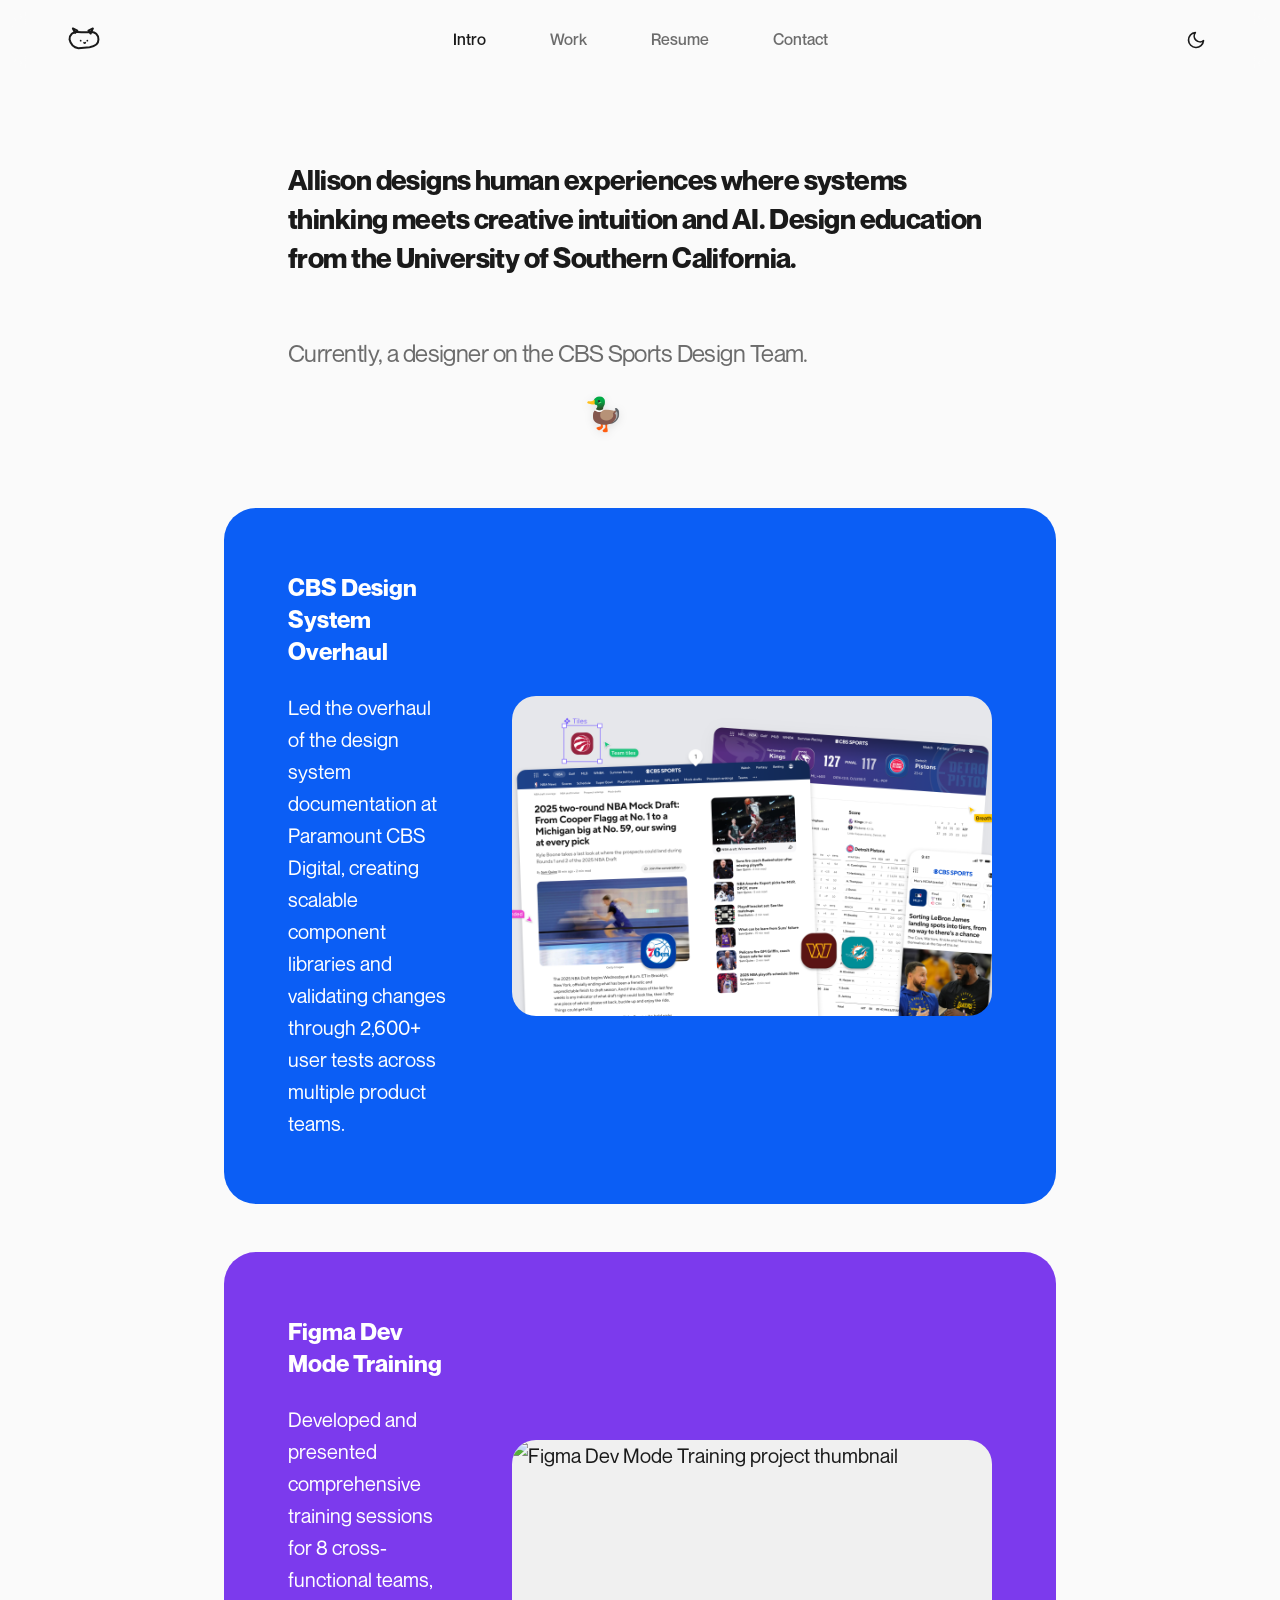
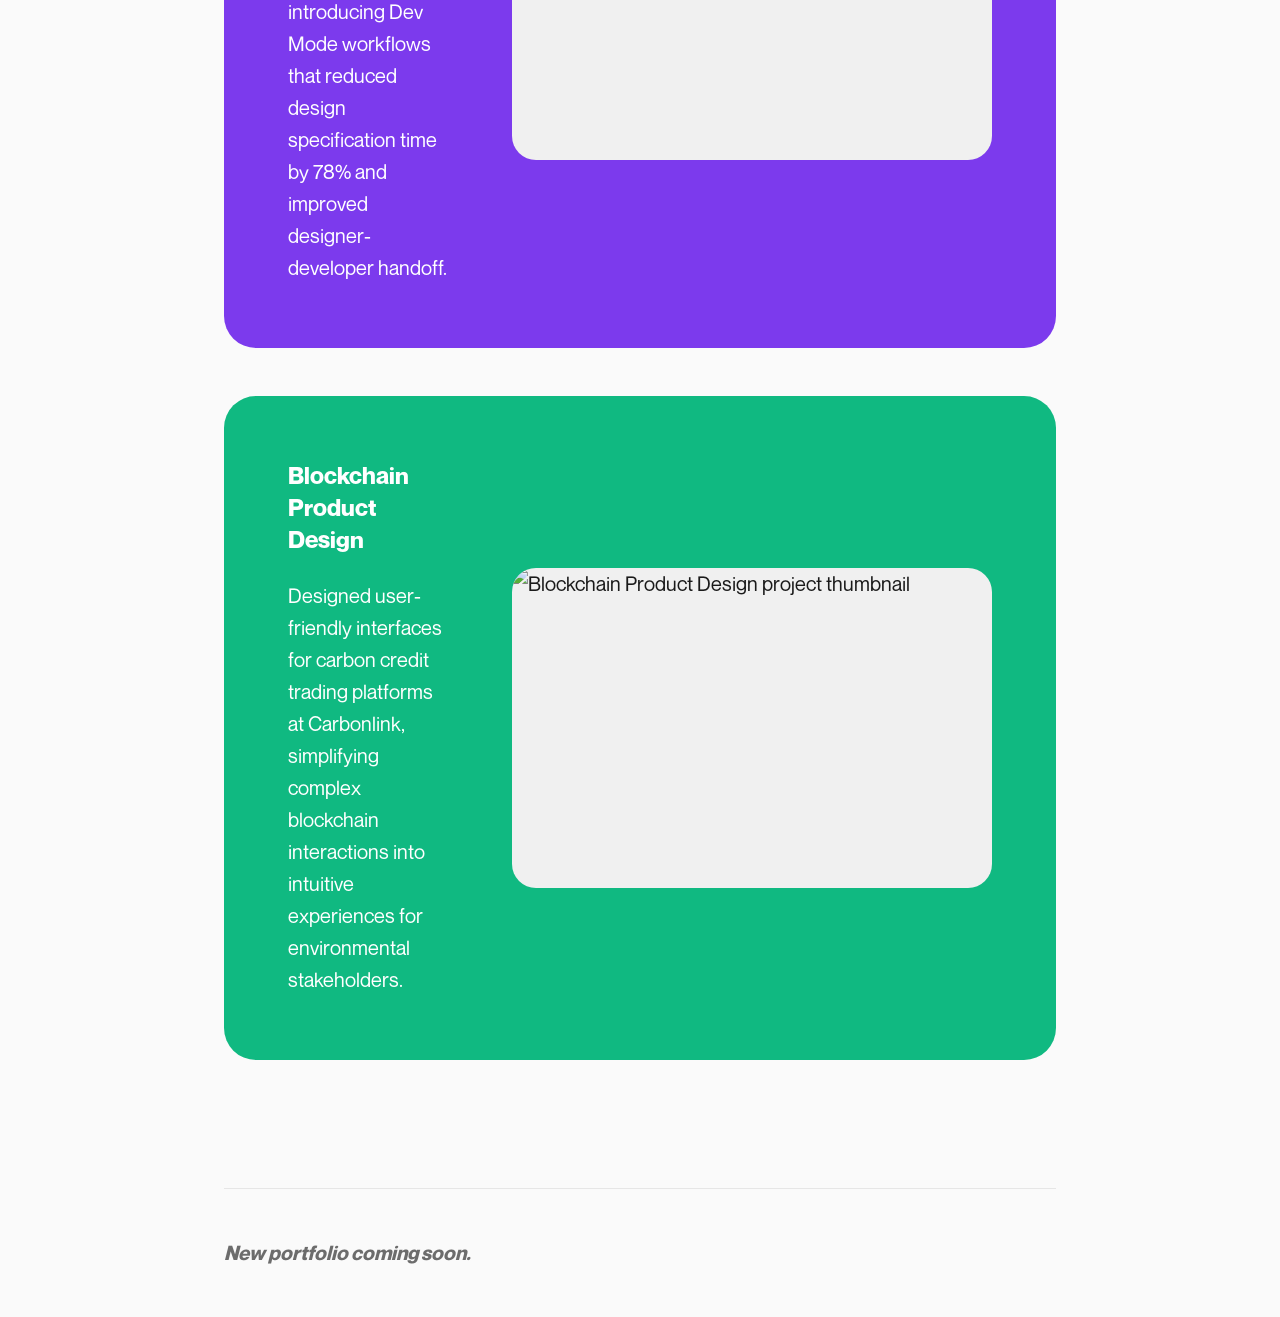
==== index.html @ 3d978a58 "Save current nav-exploration progress" ====
<!DOCTYPE html>
<html lang="en">
<head>
    <meta charset="UTF-8">
    <meta name="viewport" content="width=device-width, initial-scale=1.0">
    <title>Allison Nakajima - Product Designer</title>
    <meta name="description" content="Allison designs human experiences where systems thinking meets creative intuition and AI. Design education from the University of Southern California. Currently, a designer on the CBS Sports Design Team.">
    
    <!-- Theme color for browser UI -->
    <meta name="theme-color" content="#FFFFFF" media="(prefers-color-scheme: light)">
    <meta name="theme-color" content="#000000" media="(prefers-color-scheme: dark)">
    
    <!-- Open Graph / Social Media -->
    <meta property="og:type" content="website">
    <meta property="og:title" content="Allison Nakajima - Product Designer">
    <meta property="og:description" content="Allison designs human experiences where systems thinking meets creative intuition and AI. Design education from the University of Southern California. Currently, a designer on the CBS Sports Design Team.">
    <meta property="og:url" content="https://allisonnakajima.com">
    
    <!-- Twitter Card -->
    <meta name="twitter:card" content="summary_large_image">
    <meta name="twitter:title" content="Allison Nakajima - Product Designer">
    <meta name="twitter:description" content="Allison designs human experiences where systems thinking meets creative intuition and AI. Design education from the University of Southern California. Currently, a designer on the CBS Sports Design Team.">
    
    <!-- Favicon -->
    <link rel="icon" type="image/svg+xml" href="data:image/svg+xml,<svg xmlns='http://www.w3.org/2000/svg' viewBox='0 0 100 100'><text y='0.9em' font-size='90'>✨</text></svg>">
    
    <link rel="stylesheet" href="style.css">
</head>
<body>
    <!-- Desktop Pet -->
    <div class="desktop-pet" id="desktop-pet">🦆</div>
    
    <div class="container">
        <!-- Main Content -->
        <main>
            <!-- Intro Section -->
            <section class="section-intro" id="intro">
                <div class="section-content intro-content">
                    <div class="intro-reveal-container">
                        <span class="intro-text intro-text-visible">Allison designs human experiences where systems thinking meets creative intuition and AI. Design education from the University of Southern California.</span>
                        <span class="intro-text intro-text-hidden" id="secret-text">Allison lives a life shaped by curiosity, caffeine, and a whole lot of Googling. Currently based in New Jersey, the Paris of the Northeast.</span>
                    </div>
                    <span class="current-status">Currently, a designer on the CBS Sports Design Team.</span>
                </div>
            </section>

            <!-- Case Studies Section -->
            <section class="section-case-studies" id="case-studies">
                <div class="section-content">
                    <div class="case-studies-grid">
                        <article class="case-study-card">
                            <div class="card-content">
                                <h3 class="card-title">CBS Design System Overhaul</h3>
                                <p class="card-desc">Led the overhaul of the design system documentation at Paramount CBS Digital, creating scalable component libraries and validating changes through 2,600+ user tests across multiple product teams.</p>
                            </div>
                            <div class="card-thumbnail">
                                <img src="CBScasestudythumbnail.png" alt="CBS Design System project thumbnail" loading="lazy">
                            </div>
                        </article>
                        
                        <article class="case-study-card">
                            <div class="card-content">
                                <h3 class="card-title">Figma Dev Mode Training</h3>
                                <p class="card-desc">Developed and presented comprehensive training sessions for 8 cross-functional teams, introducing Dev Mode workflows that reduced design specification time by 78% and improved designer-developer handoff.</p>
                            </div>
                            <div class="card-thumbnail">
                                <img src="https://via.placeholder.com/960x540/00C805/FFFFFF?text=Figma+Dev+Mode" alt="Figma Dev Mode Training project thumbnail" loading="lazy">
                            </div>
                        </article>
                        
                        <article class="case-study-card">
                            <div class="card-content">
                                <h3 class="card-title">Blockchain Product Design</h3>
                                <p class="card-desc">Designed user-friendly interfaces for carbon credit trading platforms at Carbonlink, simplifying complex blockchain interactions into intuitive experiences for environmental stakeholders.</p>
                            </div>
                            <div class="card-thumbnail">
                                <img src="https://via.placeholder.com/960x540/00C805/FFFFFF?text=Blockchain+UX" alt="Blockchain Product Design project thumbnail" loading="lazy">
                            </div>
                        </article>
                    </div>
                </div>
            </section>
        </main>

        <!-- Footer -->
        <footer id="footer">
            <p class="footer-text">New portfolio coming soon.</p>
        </footer>
    </div>

    <!-- Top Navigation -->
    <header class="top-nav">
        <div class="top-nav-left">
            <div class="site-logo">
                <svg xmlns="http://www.w3.org/2000/svg" viewBox="0 0 360 360" width="40" height="40" aria-hidden="true">
                    <!-- hand-drawn style cat head -->
                    <path d="M50 140 
                             C50 95, 80 70, 120 72
                             C160 74, 200 76, 240 72
                             C280 68, 310 96, 310 140
                             C310 170, 290 200, 230 210
                             L130 218
                             C90 212, 60 186, 50 140 Z"
                          fill="none" stroke="currentColor" stroke-width="18" stroke-linecap="round" stroke-linejoin="round"/>
                    <!-- left ear -->
                    <path d="M100 80 L80 40 L120 60 Z" fill="none" stroke="currentColor" stroke-width="18" stroke-linecap="round" stroke-linejoin="round"/>
                    <!-- right ear -->
                    <path d="M220 60 L260 40 L240 86 Z" fill="none" stroke="currentColor" stroke-width="18" stroke-linecap="round" stroke-linejoin="round"/>
                    <!-- eyes -->
                    <circle cx="150" cy="150" r="8" fill="currentColor"/>
                    <circle cx="210" cy="150" r="8" fill="currentColor"/>
                    <!-- tiny nose / mouth -->
                    <path d="M180 168 q6 8 12 0" fill="none" stroke="currentColor" stroke-width="14" stroke-linecap="round" stroke-linejoin="round"/>
                </svg>
            </div>
        </div>
        
        <nav class="top-nav-center">
            <a href="#intro" class="nav-link active" data-section="intro">Intro</a>
            <a href="#case-studies" class="nav-link" data-section="case-studies">Work</a>
            <a href="#resume" class="nav-link" data-section="resume">Resume</a>
            <a href="#footer" class="nav-link" data-section="footer">Contact</a>
        </nav>
        
        <div class="top-nav-right">
            <button class="theme-toggle" aria-label="Toggle dark mode" title="Toggle dark mode">
                <svg width="20" height="20" viewBox="0 0 24 24" fill="none" stroke="currentColor" stroke-width="2" aria-hidden="true">
                    <path d="M21 12.79A9 9 0 1 1 11.21 3 7 7 0 0 0 21 12.79z"></path>
                </svg>
            </button>
        </div>
    </header>

    <!-- Mobile Menu Toggle -->
    <button class="mobile-menu-toggle" aria-label="Toggle menu" aria-expanded="false" id="mobile-menu-toggle">
        <svg width="24" height="24" viewBox="0 0 24 24" fill="none" stroke="currentColor" stroke-width="2" aria-hidden="true">
            <line x1="3" y1="12" x2="21" y2="12"></line>
            <line x1="3" y1="6" x2="21" y2="6"></line>
            <line x1="3" y1="18" x2="21" y2="18"></line>
        </svg>
    </button>

    <!-- Mobile Menu -->
    <div class="mobile-menu" id="mobile-menu">
        <div class="mobile-menu-content">
            <a href="#intro" class="mobile-nav-link active" data-section="intro">Intro</a>
            <a href="#case-studies" class="mobile-nav-link" data-section="case-studies">Work</a>
            <a href="#resume" class="mobile-nav-link" data-section="resume">Resume</a>
            <a href="#footer" class="mobile-nav-link" data-section="footer">Contact</a>
        </div>
    </div>

    <!-- Mobile Menu Overlay -->
    <div class="mobile-menu-overlay" id="mobile-menu-overlay"></div>

    <script src="script.js"></script>
</body>
</html>
---- style.css ----
/* DESIGN SYSTEM - Clean & Efficient */

/* Neue Montreal Font Family */
@font-face {
    font-family: 'Neue Montreal';
    src: url('fonts/NeueMontreal-Regular.otf') format('opentype');
    font-weight: 400;
    font-style: normal;
    font-display: swap;
}

@font-face {
    font-family: 'Neue Montreal';
    src: url('fonts/NeueMontreal-Medium.otf') format('opentype');
    font-weight: 500;
    font-style: normal;
    font-display: swap;
}

@font-face {
    font-family: 'Neue Montreal';
    src: url('fonts/NeueMontreal-Bold.otf') format('opentype');
    font-weight: 700;
    font-style: normal;
    font-display: swap;
}

* {
    margin: 0;
    padding: 0;
    box-sizing: border-box;
}

:root {
    /* Colors */
    --text-primary: #1A1A1A;
    --text-secondary: #6C6C6C;
    --text-tertiary: #909090;
    --bg-primary: #FAFAFA;
    --bg-secondary: #F0F0F0;
    --bg-tertiary: #F5F5F5;
    --border: #E6E6E6;
    --color-white: #FFFFFF;
    --color-blue: #0B5EF5;
    --color-purple: #7C3AED;
    --color-green: #10B981;
    
    /* Spacing Scale - 8px Base Grid */
    --space-xs: 8px;       /* 1 × 8 */
    --space-sm: 16px;      /* 2 × 8 */
    --space-md: 24px;      /* 3 × 8 */
    --space-lg: 32px;      /* 4 × 8 */
    --space-xl: 48px;      /* 6 × 8 */
    --space-2xl: 64px;     /* 8 × 8 */
    --space-3xl: 96px;     /* 12 × 8 */
    --space-4xl: 128px;    /* 16 × 8 */
    --space-nav: 128px;    /* 16 × 8 - Bottom padding */
    --space-content-offset: 192px; /* 24 × 8 - Left nav width + gap */
    --space-mobile-menu: 288px;    /* 36 × 8 - Mobile menu width */
    
    /* Typography Scale - Multiples of 4 */
    --font-xs: 14px;
    --font-sm: 16px;
    --font-base: 20px;
    --font-lg: 24px;
    --font-xl: 28px;
    --font-2xl: 32px;
    
    /* Border Radius - 8px Base Scale */
    --radius-sm: 8px;    /* 1 × 8 */
    --radius-md: 16px;   /* 2 × 8 */
    --radius-lg: 24px;   /* 3 × 8 */
    --radius-xl: 32px;   /* 4 × 8 */
    --radius-full: 100px;
    
    /* Transitions */
    --transition-fast: 0.15s ease;
    --transition-base: 0.2s ease;
    --transition-slow: 0.3s ease;
}

[data-theme="dark"] {
    /* Colors */
    --text-primary: #E8E8E8;
    --text-secondary: #AFAFAF;
    --text-tertiary: #8C8C8C;
    --bg-primary: #0F0F0F;
    --bg-secondary: #1A1A1A;
    --bg-tertiary: #252525;
    --border: #2A2A2A;
}

body {
    font-family: 'Neue Montreal', -apple-system, BlinkMacSystemFont, "Segoe UI", Roboto, sans-serif;
    background: var(--bg-primary);
    color: var(--text-primary);
    line-height: 1.6;
    -webkit-font-smoothing: antialiased;
    -moz-osx-font-smoothing: grayscale;
    transition: background-color var(--transition-slow), color var(--transition-slow);
    font-size: var(--font-base);
}

.container {
    max-width: 960px; /* 120 × 8px - optimal for readability */
    margin: 0 auto;
    margin-top: 80px; /* 10 × 8px - matches nav height */
    padding: 0 var(--space-2xl) var(--space-xl);
    position: relative;
}

/* Top Navigation */
.top-nav {
    position: fixed;
    top: 0;
    left: 0;
    right: 0;
    height: 80px; /* 10 × 8px */
    background: rgba(250, 250, 250, 0.8);
    backdrop-filter: blur(12px);
    -webkit-backdrop-filter: blur(12px);
    display: flex;
    align-items: center;
    justify-content: space-between;
    padding: 0 var(--space-2xl);
    z-index: 1000;
}

[data-theme="dark"] .top-nav {
    background: rgba(15, 15, 15, 0.8);
}

.top-nav-left,
.top-nav-center,
.top-nav-right {
    display: flex;
    align-items: center;
}

.top-nav-left {
    flex: 0 0 auto;
}

.top-nav-center {
    flex: 1;
    justify-content: center;
    gap: var(--space-2xl);
}

.top-nav-right {
    flex: 0 0 auto;
}

.nav-link {
    font-size: var(--font-sm);
    font-weight: 500;
    color: var(--text-secondary);
    text-decoration: none;
    transition: color var(--transition-base);
    padding: var(--space-xs) 0;
}

.nav-link:hover {
    color: var(--text-primary);
}

.nav-link.active {
    color: var(--text-primary);
}

.site-logo {
    display: flex;
    align-items: center;
    justify-content: center;
    color: var(--text-primary);
}

.site-logo svg {
    width: 40px;
    height: 40px;
    display: block;
    /* Optical adjustment for SVG centering */
    transform: translateY(4px);
}

/* Theme Toggle */
.theme-toggle {
    display: flex;
    align-items: center;
    justify-content: center;
    width: 40px;
    height: 40px;
    background: transparent;
    border: none;
    border-radius: 50%;
    color: var(--text-primary);
    cursor: pointer;
    transition: all var(--transition-base);
    padding: 0;
}

.theme-toggle:hover {
    background: var(--bg-secondary);
}

.theme-toggle svg {
    width: 20px;
    height: 20px;
    stroke-linecap: round;
    stroke-linejoin: round;
}

/* Sections */
main {
    display: flex;
    flex-direction: column;
    gap: var(--space-md);
}

section {
    display: flex;
    flex-direction: column;
    gap: var(--space-lg);
}


.section-case-studies {
    padding-top: 0;
}

.section-content {
    display: flex;
    flex-direction: column;
    gap: var(--space-xl);
}

/* Intro Section */
.section-intro {
    padding-top: var(--space-sm);
    padding-bottom: var(--space-xl);
}

.intro-content {
    padding: var(--space-2xl);
    font-size: var(--font-xl);
    font-weight: 600;
    letter-spacing: -0.02em;
}

.intro-reveal-container {
    position: relative;
    cursor: none;
    margin-bottom: var(--space-xs);
}

.current-status {
    position: relative;
    display: block;
    margin-top: 0;
    color: var(--text-secondary);
    font-weight: 400;
    font-size: var(--font-lg);
}

.intro-text {
    font-size: var(--font-xl);
    line-height: 1.4;
    font-weight: 600;
    letter-spacing: -0.02em;
    white-space: normal;
    word-wrap: break-word;
}

.intro-text-visible {
    display: block;
    color: var(--text-primary);
    margin: 0;
    padding: 0;
}

.intro-text-hidden {
    position: absolute;
    display: block;
    top: 0;
    left: 0;
    width: 100%;
    color: var(--bg-primary);
    margin: 0;
    padding: 0;
    clip-path: circle(70px at var(--cursor-x, -200px) var(--cursor-y, -200px));
    z-index: 2;
    opacity: 0;
    transition: opacity 0.15s ease-out;
    pointer-events: none;
}

.intro-reveal-container:hover .intro-text-hidden {
    opacity: 1;
}

.intro-text-hidden::before {
    content: '';
    position: absolute;
    width: 140px;
    height: 140px;
    background: var(--text-primary);
    border-radius: 50%;
    top: 0;
    left: 0;
    transform: translate(calc(var(--cursor-x, -200px) - 70px), calc(var(--cursor-y, -200px) - 70px));
    z-index: -1;
    pointer-events: none;
    opacity: 0;
    transition: opacity 0.15s ease-out;
}

.intro-reveal-container:hover .intro-text-hidden::before {
    opacity: 1;
}

/* Case Studies Grid - Inspired by rchen.me */
.case-studies-grid {
    display: grid;
    grid-template-columns: 1fr;
    gap: var(--space-xl);
}

.case-study-card {
    display: flex;
    flex-direction: row;
    gap: var(--space-2xl);
    align-items: center;
    text-decoration: none;
    padding: var(--space-2xl);
    border-radius: var(--radius-xl);
    background: transparent;
    transform: scale(1);
    transition: transform var(--transition-base);
}

.case-study-card:hover {
    transform: scale(1.02);
}

/* Case study unique colors */
.case-study-card:nth-child(1) {
    background: var(--color-blue);
}

.case-study-card:nth-child(2) {
    background: var(--color-purple);
}

.case-study-card:nth-child(3) {
    background: var(--color-green);
}

.case-study-card:nth-child(1) .card-title,
.case-study-card:nth-child(1) .card-desc,
.case-study-card:nth-child(2) .card-title,
.case-study-card:nth-child(2) .card-desc,
.case-study-card:nth-child(3) .card-title,
.case-study-card:nth-child(3) .card-desc {
    color: var(--color-white);
}

/* Card Content (Text) */
.card-content {
    flex: 1;
    display: flex;
    flex-direction: column;
    gap: 0;
    min-width: 0; /* Prevents flex item overflow */
}

.card-title {
    font-size: var(--font-lg);
    font-weight: 700;
    color: var(--text-primary);
    line-height: 32px; /* 4 × 8px baseline grid */
    letter-spacing: 0;
    margin-bottom: var(--space-md);
}

.card-desc {
    font-size: var(--font-base);
    line-height: 32px; /* 4 × 8px baseline grid */
    color: var(--text-primary);
    font-weight: 400;
}

/* Card Thumbnail (Image) - 3:2 Aspect Ratio */
.card-thumbnail {
    flex-shrink: 0;
    width: 480px;
    height: 320px;
    overflow: hidden;
    border-radius: var(--radius-lg);
    background: var(--bg-secondary);
}

.card-thumbnail img {
    width: 100%;
    height: 100%;
    object-fit: cover;
    display: block;
}

/* Footer */
footer {
    margin-top: var(--space-4xl);
    padding-top: var(--space-xl);
    border-top: 1px solid var(--border);
}

.footer-text {
    font-size: var(--font-base);
    color: var(--text-secondary);
    font-weight: 700;
    font-style: italic;
    line-height: 32px; /* 4 × 8px baseline grid */
}



/* Mobile Menu Toggle */
.mobile-menu-toggle {
    position: fixed;
    top: var(--space-lg);
    right: var(--space-lg);
    z-index: 1100;
    display: none;
    align-items: center;
    justify-content: center;
    width: 48px;
    height: 48px;
    background: transparent;
    border: none;
    color: var(--text-primary);
    cursor: pointer;
    transition: all var(--transition-base);
}

.mobile-menu-toggle:hover {
    opacity: 0.7;
}

.mobile-menu-toggle svg {
    width: 24px;
    height: 24px;
}

/* Mobile Menu */
.mobile-menu {
    position: fixed;
    top: 0;
    right: 0;
    width: 280px;
    height: 100vh;
    background: var(--bg-primary);
    border-left: 1px solid var(--border);
    z-index: 1050;
    transform: translateX(100%);
    transition: transform var(--transition-base);
}

.mobile-menu.active {
    transform: translateX(0);
}

.mobile-menu-content {
    display: flex;
    flex-direction: column;
    padding: 100px var(--space-lg) var(--space-lg);
    gap: var(--space-xs);
}

.mobile-nav-link {
    font-size: var(--font-base);
    font-weight: 500;
    color: var(--text-primary);
    text-decoration: none;
    padding: var(--space-sm);
    border-radius: var(--radius-md);
    transition: all var(--transition-base);
}

.mobile-nav-link:hover,
.mobile-nav-link.active {
    background: var(--bg-secondary);
}

/* Mobile Menu Overlay */
.mobile-menu-overlay {
    position: fixed;
    top: 0;
    left: 0;
    right: 0;
    bottom: 0;
    background: rgba(0, 0, 0, 0.5);
    backdrop-filter: blur(4px);
    z-index: 1040;
    opacity: 0;
    pointer-events: none;
    transition: opacity var(--transition-base);
}

.mobile-menu-overlay.active {
    opacity: 1;
    pointer-events: all;
}

/* Responsive */
@media (max-width: 1024px) {
    /* Show mobile menu toggle */
    .mobile-menu-toggle {
        display: flex;
    }
    
    /* Hide center nav on mobile */
    .top-nav-center {
        display: none;
    }
    
    .container {
        padding: 0 var(--space-lg) var(--space-xl);
    }
}

@media (max-width: 768px) {
    .container {
        padding: 0 var(--space-md) var(--space-xl);
        margin-top: 72px;
    }
    
    .top-nav {
        padding: 0 var(--space-md);
        height: 72px;
    }
    
    main {
        gap: var(--space-3xl);
    }
    
    .section-intro {
        min-height: auto;
        padding: var(--space-3xl) 0;
    }
    
    .section-case-studies {
        padding-top: var(--space-xl);
    }
    
    .intro-text {
        font-size: var(--font-xl);
        line-height: 1.4;
    }
    
    .case-studies-grid {
        gap: var(--space-2xl);
    }
    
    /* Stack case study cards vertically on mobile */
    .case-study-card {
        flex-direction: column;
        align-items: flex-start;
        gap: var(--space-lg);
    }
    
    .card-title {
        font-size: var(--font-xl);
    }
    
    .card-desc {
        font-size: var(--font-base);
    }
    
    .card-thumbnail {
        width: 100%;
        height: 280px;
        order: -1; /* Move image above content on mobile */
    }
}

/* Tablet adjustments */
@media (min-width: 769px) and (max-width: 1024px) {
    .card-thumbnail {
        width: 400px;
        height: 268px;
    }
}

/* Smooth interactions */
a, button {
    cursor: pointer;
}

::selection {
    background: rgba(11, 94, 245, 0.1);
    color: var(--text-primary);
}

/* Focus styles for accessibility */
a:focus-visible,
button:focus-visible {
    outline: 2px solid var(--color-blue);
    outline-offset: 2px;
    border-radius: var(--radius-sm);
}

/* Smooth scrolling */
html {
    scroll-behavior: smooth;
}

/* Desktop Pet */
.desktop-pet {
    position: fixed;
    font-size: 32px;
    z-index: 9999;
    pointer-events: none;
    user-select: none;
    transition: transform 0.1s linear;
    filter: drop-shadow(0 2px 4px rgba(0, 0, 0, 0.1));
}

.desktop-pet.walking {
    animation: walk 0.6s steps(2) infinite;
}

@keyframes walk {
    0%, 100% { transform: translateY(0); }
    50% { transform: translateY(-4px); }
}

/* Reduced motion support */
@media (prefers-reduced-motion: reduce) {
    *,
    *::before,
    *::after {
        animation-duration: 0.01ms !important;
        animation-iteration-count: 1 !important;
        transition-duration: 0.01ms !important;
    }
    
    .desktop-pet {
        display: none;
    }
}
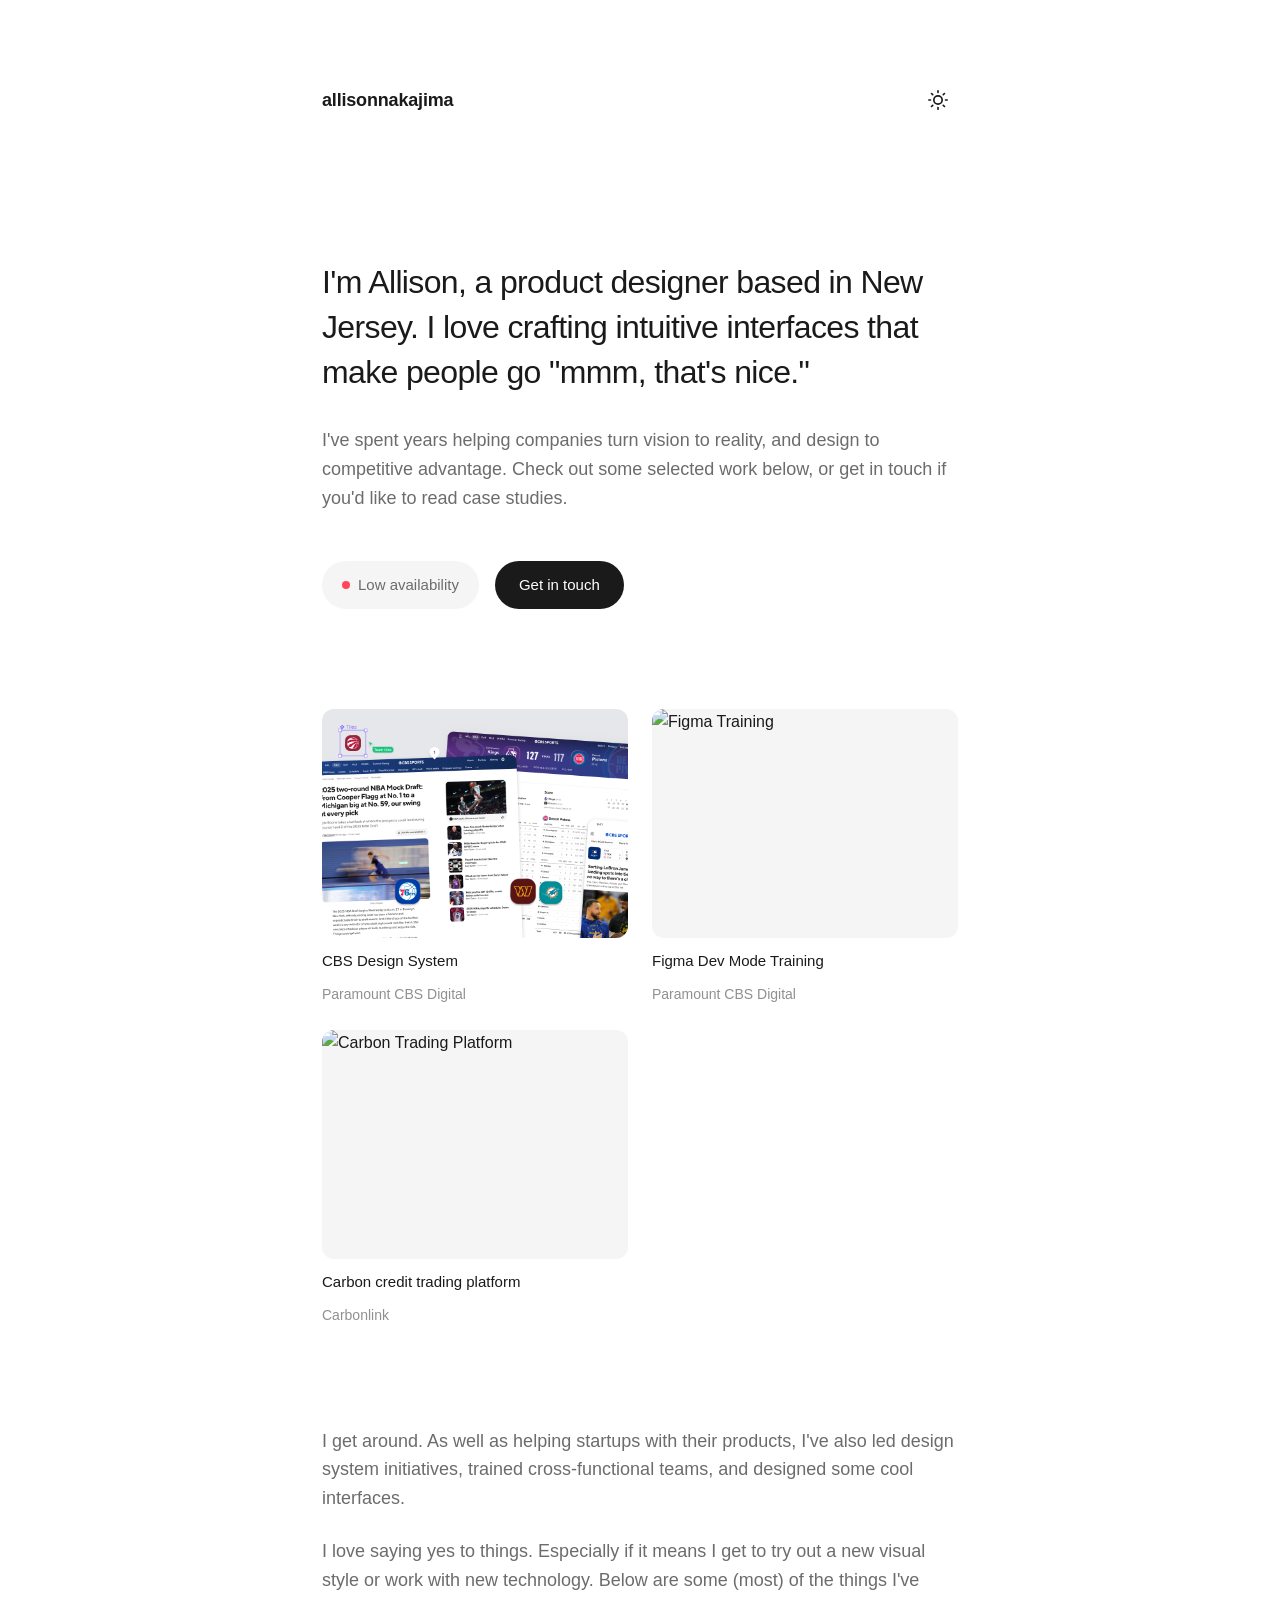
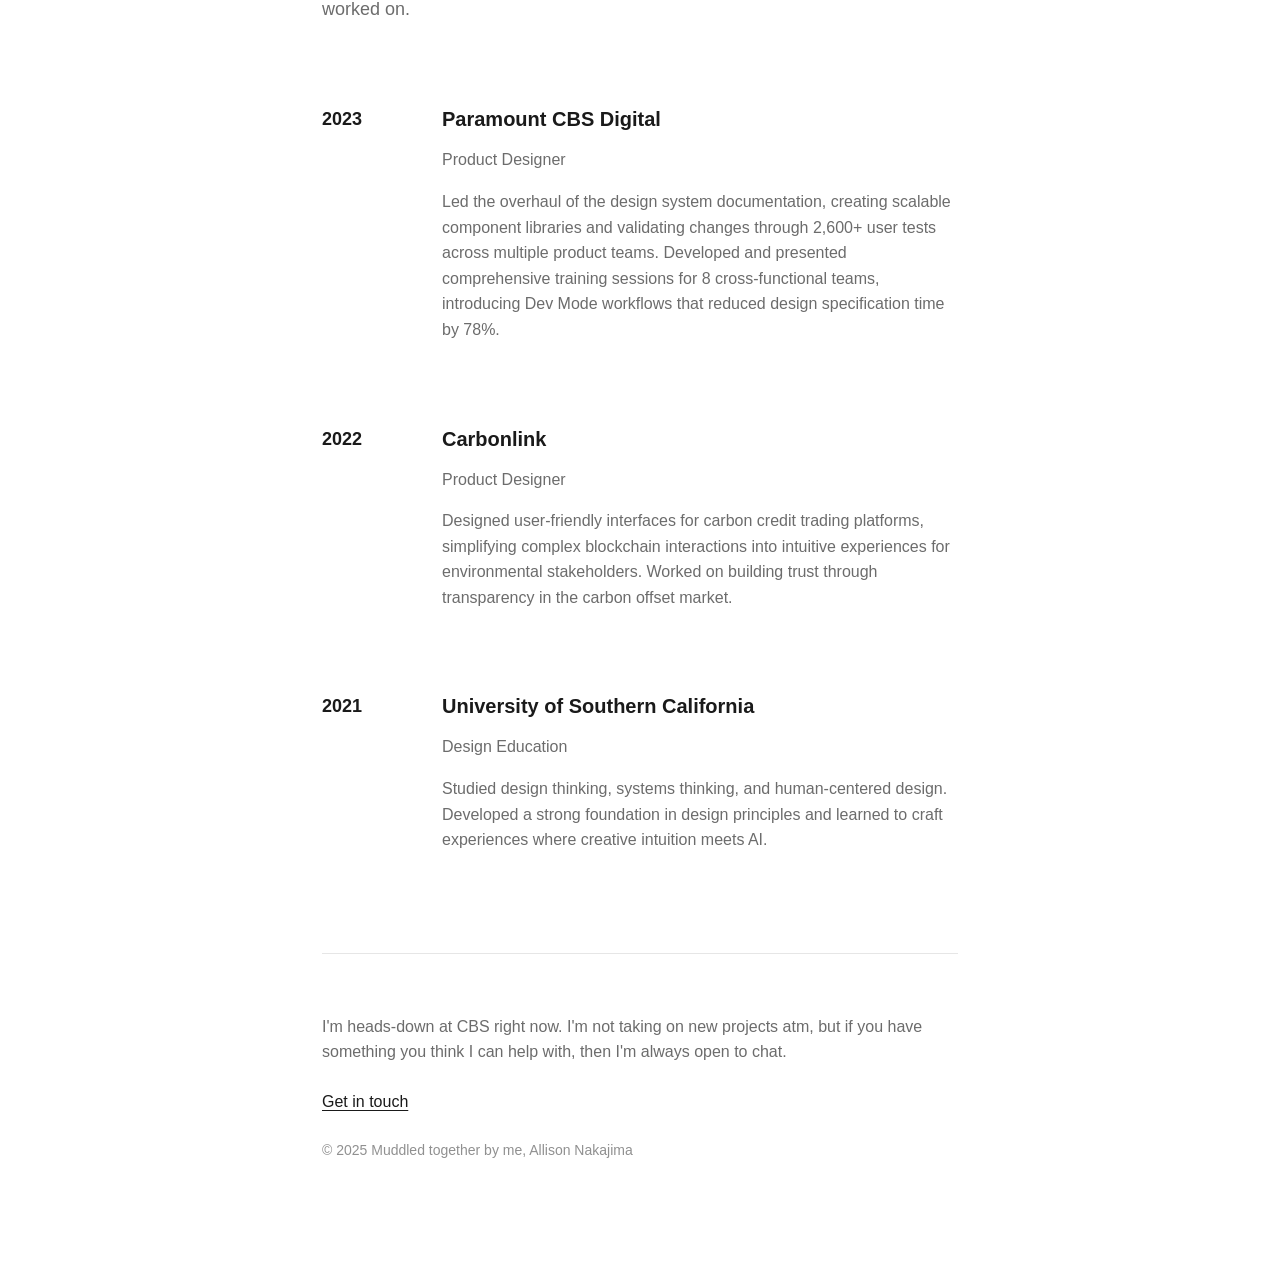
==== commit c614bb05: "Redesign portfolio with Sam Willis-inspired layout - centered column, timeline, work grid" ====
--- a/index.html
+++ b/index.html
@@ -4,22 +4,22 @@
     <meta charset="UTF-8">
     <meta name="viewport" content="width=device-width, initial-scale=1.0">
     <title>Allison Nakajima - Product Designer</title>
-    <meta name="description" content="Allison designs human experiences where systems thinking meets creative intuition and AI. Design education from the University of Southern California. Currently, a designer on the CBS Sports Design Team.">
+    <meta name="description" content="I'm Allison, a product designer based in New Jersey. I love crafting intuitive interfaces that make people go 'mmm, that's nice.'">
     
     <!-- Theme color for browser UI -->
     <meta name="theme-color" content="#FFFFFF" media="(prefers-color-scheme: light)">
-    <meta name="theme-color" content="#000000" media="(prefers-color-scheme: dark)">
+    <meta name="theme-color" content="#0F0F0F" media="(prefers-color-scheme: dark)">
     
     <!-- Open Graph / Social Media -->
     <meta property="og:type" content="website">
     <meta property="og:title" content="Allison Nakajima - Product Designer">
-    <meta property="og:description" content="Allison designs human experiences where systems thinking meets creative intuition and AI. Design education from the University of Southern California. Currently, a designer on the CBS Sports Design Team.">
+    <meta property="og:description" content="I'm Allison, a product designer based in New Jersey. I love crafting intuitive interfaces that make people go 'mmm, that's nice.'">
     <meta property="og:url" content="https://allisonnakajima.com">
     
     <!-- Twitter Card -->
     <meta name="twitter:card" content="summary_large_image">
     <meta name="twitter:title" content="Allison Nakajima - Product Designer">
-    <meta name="twitter:description" content="Allison designs human experiences where systems thinking meets creative intuition and AI. Design education from the University of Southern California. Currently, a designer on the CBS Sports Design Team.">
+    <meta name="twitter:description" content="I'm Allison, a product designer based in New Jersey. I love crafting intuitive interfaces that make people go 'mmm, that's nice.'">
     
     <!-- Favicon -->
     <link rel="icon" type="image/svg+xml" href="data:image/svg+xml,<svg xmlns='http://www.w3.org/2000/svg' viewBox='0 0 100 100'><text y='0.9em' font-size='90'>✨</text></svg>">
@@ -27,131 +27,114 @@
     <link rel="stylesheet" href="style.css">
 </head>
 <body>
-    <!-- Desktop Pet -->
-    <div class="desktop-pet" id="desktop-pet">🦆</div>
-    
     <div class="container">
-        <!-- Main Content -->
-        <main>
-            <!-- Intro Section -->
-            <section class="section-intro" id="intro">
-                <div class="section-content intro-content">
-                    <div class="intro-reveal-container">
-                        <span class="intro-text intro-text-visible">Allison designs human experiences where systems thinking meets creative intuition and AI. Design education from the University of Southern California.</span>
-                        <span class="intro-text intro-text-hidden" id="secret-text">Allison lives a life shaped by curiosity, caffeine, and a whole lot of Googling. Currently based in New Jersey, the Paris of the Northeast.</span>
-                    </div>
-                    <span class="current-status">Currently, a designer on the CBS Sports Design Team.</span>
-                </div>
-            </section>
-
-            <!-- Case Studies Section -->
-            <section class="section-case-studies" id="case-studies">
-                <div class="section-content">
-                    <div class="case-studies-grid">
-                        <article class="case-study-card">
-                            <div class="card-content">
-                                <h3 class="card-title">CBS Design System Overhaul</h3>
-                                <p class="card-desc">Led the overhaul of the design system documentation at Paramount CBS Digital, creating scalable component libraries and validating changes through 2,600+ user tests across multiple product teams.</p>
-                            </div>
-                            <div class="card-thumbnail">
-                                <img src="CBScasestudythumbnail.png" alt="CBS Design System project thumbnail" loading="lazy">
-                            </div>
-                        </article>
-                        
-                        <article class="case-study-card">
-                            <div class="card-content">
-                                <h3 class="card-title">Figma Dev Mode Training</h3>
-                                <p class="card-desc">Developed and presented comprehensive training sessions for 8 cross-functional teams, introducing Dev Mode workflows that reduced design specification time by 78% and improved designer-developer handoff.</p>
-                            </div>
-                            <div class="card-thumbnail">
-                                <img src="https://via.placeholder.com/960x540/00C805/FFFFFF?text=Figma+Dev+Mode" alt="Figma Dev Mode Training project thumbnail" loading="lazy">
-                            </div>
-                        </article>
-                        
-                        <article class="case-study-card">
-                            <div class="card-content">
-                                <h3 class="card-title">Blockchain Product Design</h3>
-                                <p class="card-desc">Designed user-friendly interfaces for carbon credit trading platforms at Carbonlink, simplifying complex blockchain interactions into intuitive experiences for environmental stakeholders.</p>
-                            </div>
-                            <div class="card-thumbnail">
-                                <img src="https://via.placeholder.com/960x540/00C805/FFFFFF?text=Blockchain+UX" alt="Blockchain Product Design project thumbnail" loading="lazy">
-                            </div>
-                        </article>
-                    </div>
-                </div>
-            </section>
-        </main>
-
-        <!-- Footer -->
-        <footer id="footer">
-            <p class="footer-text">New portfolio coming soon.</p>
-        </footer>
-    </div>
-
-    <!-- Top Navigation -->
-    <header class="top-nav">
-        <div class="top-nav-left">
-            <div class="site-logo">
-                <svg xmlns="http://www.w3.org/2000/svg" viewBox="0 0 360 360" width="40" height="40" aria-hidden="true">
-                    <!-- hand-drawn style cat head -->
-                    <path d="M50 140 
-                             C50 95, 80 70, 120 72
-                             C160 74, 200 76, 240 72
-                             C280 68, 310 96, 310 140
-                             C310 170, 290 200, 230 210
-                             L130 218
-                             C90 212, 60 186, 50 140 Z"
-                          fill="none" stroke="currentColor" stroke-width="18" stroke-linecap="round" stroke-linejoin="round"/>
-                    <!-- left ear -->
-                    <path d="M100 80 L80 40 L120 60 Z" fill="none" stroke="currentColor" stroke-width="18" stroke-linecap="round" stroke-linejoin="round"/>
-                    <!-- right ear -->
-                    <path d="M220 60 L260 40 L240 86 Z" fill="none" stroke="currentColor" stroke-width="18" stroke-linecap="round" stroke-linejoin="round"/>
-                    <!-- eyes -->
-                    <circle cx="150" cy="150" r="8" fill="currentColor"/>
-                    <circle cx="210" cy="150" r="8" fill="currentColor"/>
-                    <!-- tiny nose / mouth -->
-                    <path d="M180 168 q6 8 12 0" fill="none" stroke="currentColor" stroke-width="14" stroke-linecap="round" stroke-linejoin="round"/>
+        <!-- Simple Header -->
+        <header class="header">
+            <h1 class="site-name">allisonnakajima</h1>
+            <button class="theme-toggle" aria-label="Toggle dark mode" title="Toggle dark mode">
+                <svg class="sun-icon" width="20" height="20" viewBox="0 0 24 24" fill="none" stroke="currentColor" stroke-width="2">
+                    <circle cx="12" cy="12" r="5"></circle>
+                    <line x1="12" y1="1" x2="12" y2="3"></line>
+                    <line x1="12" y1="21" x2="12" y2="23"></line>
+                    <line x1="4.22" y1="4.22" x2="5.64" y2="5.64"></line>
+                    <line x1="18.36" y1="18.36" x2="19.78" y2="19.78"></line>
+                    <line x1="1" y1="12" x2="3" y2="12"></line>
+                    <line x1="21" y1="12" x2="23" y2="12"></line>
+                    <line x1="4.22" y1="19.78" x2="5.64" y2="18.36"></line>
+                    <line x1="18.36" y1="5.64" x2="19.78" y2="4.22"></line>
                 </svg>
-            </div>
-        </div>
-        
-        <nav class="top-nav-center">
-            <a href="#intro" class="nav-link active" data-section="intro">Intro</a>
-            <a href="#case-studies" class="nav-link" data-section="case-studies">Work</a>
-            <a href="#resume" class="nav-link" data-section="resume">Resume</a>
-            <a href="#footer" class="nav-link" data-section="footer">Contact</a>
-        </nav>
-        
-        <div class="top-nav-right">
-            <button class="theme-toggle" aria-label="Toggle dark mode" title="Toggle dark mode">
-                <svg width="20" height="20" viewBox="0 0 24 24" fill="none" stroke="currentColor" stroke-width="2" aria-hidden="true">
+                <svg class="moon-icon" width="20" height="20" viewBox="0 0 24 24" fill="none" stroke="currentColor" stroke-width="2">
                     <path d="M21 12.79A9 9 0 1 1 11.21 3 7 7 0 0 0 21 12.79z"></path>
                 </svg>
             </button>
+        </header>
+
+        <!-- Hero Section -->
+        <section class="hero">
+            <p class="hero-text">I'm Allison, a product designer based in New Jersey. I love crafting intuitive interfaces that make people go "mmm, that's nice."</p>
+            
+            <p class="hero-subtext">I've spent years helping companies turn vision to reality, and design to competitive advantage. Check out some selected work below, or get in touch if you'd like to read case studies.</p>
+            
+            <div class="hero-actions">
+                <span class="availability-badge">
+                    <span class="status-dot"></span>
+                    Low availability
+                </span>
+                <a href="mailto:nakajima.allison@gmail.com" class="cta-button">Get in touch</a>
+            </div>
+        </section>
+
+        <!-- Work Grid -->
+        <section class="work-grid">
+            <div class="work-item">
+                <div class="work-thumbnail">
+                    <img src="CBScasestudythumbnail.png" alt="CBS Design System" loading="lazy">
+                </div>
+                <p class="work-caption">CBS Design System</p>
+                <p class="work-company">Paramount CBS Digital</p>
+            </div>
+            
+            <div class="work-item">
+                <div class="work-thumbnail">
+                    <img src="https://via.placeholder.com/600x400/7C3AED/FFFFFF?text=Figma+Dev+Mode" alt="Figma Training" loading="lazy">
+                </div>
+                <p class="work-caption">Figma Dev Mode Training</p>
+                <p class="work-company">Paramount CBS Digital</p>
+            </div>
+            
+            <div class="work-item">
+                <div class="work-thumbnail">
+                    <img src="https://via.placeholder.com/600x400/10B981/FFFFFF?text=Blockchain+UX" alt="Carbon Trading Platform" loading="lazy">
+                </div>
+                <p class="work-caption">Carbon credit trading platform</p>
+                <p class="work-company">Carbonlink</p>
+            </div>
+        </section>
+
+        <!-- Divider -->
+        <div class="section-divider">
+            <p class="divider-text">I get around. As well as helping startups with their products, I've also led design system initiatives, trained cross-functional teams, and designed some cool interfaces.</p>
+            
+            <p class="divider-text">I love saying yes to things. Especially if it means I get to try out a new visual style or work with new technology. Below are some (most) of the things I've worked on.</p>
         </div>
-    </header>
 
-    <!-- Mobile Menu Toggle -->
-    <button class="mobile-menu-toggle" aria-label="Toggle menu" aria-expanded="false" id="mobile-menu-toggle">
-        <svg width="24" height="24" viewBox="0 0 24 24" fill="none" stroke="currentColor" stroke-width="2" aria-hidden="true">
-            <line x1="3" y1="12" x2="21" y2="12"></line>
-            <line x1="3" y1="6" x2="21" y2="6"></line>
-            <line x1="3" y1="18" x2="21" y2="18"></line>
-        </svg>
-    </button>
+        <!-- Timeline/Resume -->
+        <section class="timeline">
+            <div class="timeline-item">
+                <div class="timeline-year">2023</div>
+                <div class="timeline-content">
+                    <h3 class="timeline-company">Paramount CBS Digital</h3>
+                    <p class="timeline-role">Product Designer</p>
+                    <p class="timeline-description">Led the overhaul of the design system documentation, creating scalable component libraries and validating changes through 2,600+ user tests across multiple product teams. Developed and presented comprehensive training sessions for 8 cross-functional teams, introducing Dev Mode workflows that reduced design specification time by 78%.</p>
+                </div>
+            </div>
+            
+            <div class="timeline-item">
+                <div class="timeline-year">2022</div>
+                <div class="timeline-content">
+                    <h3 class="timeline-company">Carbonlink</h3>
+                    <p class="timeline-role">Product Designer</p>
+                    <p class="timeline-description">Designed user-friendly interfaces for carbon credit trading platforms, simplifying complex blockchain interactions into intuitive experiences for environmental stakeholders. Worked on building trust through transparency in the carbon offset market.</p>
+                </div>
+            </div>
+            
+            <div class="timeline-item">
+                <div class="timeline-year">2021</div>
+                <div class="timeline-content">
+                    <h3 class="timeline-company">University of Southern California</h3>
+                    <p class="timeline-role">Design Education</p>
+                    <p class="timeline-description">Studied design thinking, systems thinking, and human-centered design. Developed a strong foundation in design principles and learned to craft experiences where creative intuition meets AI.</p>
+                </div>
+            </div>
+        </section>
 
-    <!-- Mobile Menu -->
-    <div class="mobile-menu" id="mobile-menu">
-        <div class="mobile-menu-content">
-            <a href="#intro" class="mobile-nav-link active" data-section="intro">Intro</a>
-            <a href="#case-studies" class="mobile-nav-link" data-section="case-studies">Work</a>
-            <a href="#resume" class="mobile-nav-link" data-section="resume">Resume</a>
-            <a href="#footer" class="mobile-nav-link" data-section="footer">Contact</a>
-        </div>
+        <!-- Footer -->
+        <footer class="footer">
+            <p class="footer-text">I'm heads-down at CBS right now. I'm not taking on new projects atm, but if you have something you think I can help with, then I'm always open to chat.</p>
+            <a href="mailto:nakajima.allison@gmail.com" class="footer-link">Get in touch</a>
+            <p class="footer-copyright">© 2025 Muddled together by me, Allison Nakajima</p>
+        </footer>
     </div>
-
-    <!-- Mobile Menu Overlay -->
-    <div class="mobile-menu-overlay" id="mobile-menu-overlay"></div>
 
     <script src="script.js"></script>
 </body>
--- a/style.css
+++ b/style.css
@@ -1,29 +1,4 @@
-/* DESIGN SYSTEM - Clean & Efficient */
-
-/* Neue Montreal Font Family */
-@font-face {
-    font-family: 'Neue Montreal';
-    src: url('fonts/NeueMontreal-Regular.otf') format('opentype');
-    font-weight: 400;
-    font-style: normal;
-    font-display: swap;
-}
-
-@font-face {
-    font-family: 'Neue Montreal';
-    src: url('fonts/NeueMontreal-Medium.otf') format('opentype');
-    font-weight: 500;
-    font-style: normal;
-    font-display: swap;
-}
-
-@font-face {
-    font-family: 'Neue Montreal';
-    src: url('fonts/NeueMontreal-Bold.otf') format('opentype');
-    font-weight: 700;
-    font-style: normal;
-    font-display: swap;
-}
+/* Sam Willis-inspired Portfolio */
 
 * {
     margin: 0;
@@ -32,158 +7,59 @@
 }
 
 :root {
-    /* Colors */
+    /* Light theme colors */
     --text-primary: #1A1A1A;
     --text-secondary: #6C6C6C;
     --text-tertiary: #909090;
-    --bg-primary: #FAFAFA;
-    --bg-secondary: #F0F0F0;
-    --bg-tertiary: #F5F5F5;
+    --bg-primary: #FFFFFF;
+    --bg-secondary: #F5F5F5;
     --border: #E6E6E6;
-    --color-white: #FFFFFF;
-    --color-blue: #0B5EF5;
-    --color-purple: #7C3AED;
-    --color-green: #10B981;
-    
-    /* Spacing Scale - 8px Base Grid */
-    --space-xs: 8px;       /* 1 × 8 */
-    --space-sm: 16px;      /* 2 × 8 */
-    --space-md: 24px;      /* 3 × 8 */
-    --space-lg: 32px;      /* 4 × 8 */
-    --space-xl: 48px;      /* 6 × 8 */
-    --space-2xl: 64px;     /* 8 × 8 */
-    --space-3xl: 96px;     /* 12 × 8 */
-    --space-4xl: 128px;    /* 16 × 8 */
-    --space-nav: 128px;    /* 16 × 8 - Bottom padding */
-    --space-content-offset: 192px; /* 24 × 8 - Left nav width + gap */
-    --space-mobile-menu: 288px;    /* 36 × 8 - Mobile menu width */
-    
-    /* Typography Scale - Multiples of 4 */
-    --font-xs: 14px;
-    --font-sm: 16px;
-    --font-base: 20px;
-    --font-lg: 24px;
-    --font-xl: 28px;
-    --font-2xl: 32px;
-    
-    /* Border Radius - 8px Base Scale */
-    --radius-sm: 8px;    /* 1 × 8 */
-    --radius-md: 16px;   /* 2 × 8 */
-    --radius-lg: 24px;   /* 3 × 8 */
-    --radius-xl: 32px;   /* 4 × 8 */
-    --radius-full: 100px;
-    
-    /* Transitions */
-    --transition-fast: 0.15s ease;
-    --transition-base: 0.2s ease;
-    --transition-slow: 0.3s ease;
+    --accent: #FF4757;
 }
 
 [data-theme="dark"] {
-    /* Colors */
+    /* Dark theme colors */
     --text-primary: #E8E8E8;
     --text-secondary: #AFAFAF;
     --text-tertiary: #8C8C8C;
     --bg-primary: #0F0F0F;
     --bg-secondary: #1A1A1A;
-    --bg-tertiary: #252525;
     --border: #2A2A2A;
+    --accent: #FF6B7A;
 }
 
 body {
-    font-family: 'Neue Montreal', -apple-system, BlinkMacSystemFont, "Segoe UI", Roboto, sans-serif;
+    font-family: -apple-system, BlinkMacSystemFont, "Segoe UI", Roboto, "Helvetica Neue", Arial, sans-serif;
     background: var(--bg-primary);
     color: var(--text-primary);
     line-height: 1.6;
     -webkit-font-smoothing: antialiased;
     -moz-osx-font-smoothing: grayscale;
-    transition: background-color var(--transition-slow), color var(--transition-slow);
-    font-size: var(--font-base);
-}
-
+    transition: background-color 0.3s ease, color 0.3s ease;
+}
+
+/* Container - Narrow centered column */
 .container {
-    max-width: 960px; /* 120 × 8px - optimal for readability */
+    max-width: 700px;
     margin: 0 auto;
-    margin-top: 80px; /* 10 × 8px - matches nav height */
-    padding: 0 var(--space-2xl) var(--space-xl);
-    position: relative;
-}
-
-/* Top Navigation */
-.top-nav {
-    position: fixed;
-    top: 0;
-    left: 0;
-    right: 0;
-    height: 80px; /* 10 × 8px */
-    background: rgba(250, 250, 250, 0.8);
-    backdrop-filter: blur(12px);
-    -webkit-backdrop-filter: blur(12px);
-    display: flex;
+    padding: 80px 32px 120px;
+}
+
+/* Header */
+.header {
+    display: flex;
+    justify-content: space-between;
     align-items: center;
-    justify-content: space-between;
-    padding: 0 var(--space-2xl);
-    z-index: 1000;
-}
-
-[data-theme="dark"] .top-nav {
-    background: rgba(15, 15, 15, 0.8);
-}
-
-.top-nav-left,
-.top-nav-center,
-.top-nav-right {
-    display: flex;
-    align-items: center;
-}
-
-.top-nav-left {
-    flex: 0 0 auto;
-}
-
-.top-nav-center {
-    flex: 1;
-    justify-content: center;
-    gap: var(--space-2xl);
-}
-
-.top-nav-right {
-    flex: 0 0 auto;
-}
-
-.nav-link {
-    font-size: var(--font-sm);
-    font-weight: 500;
-    color: var(--text-secondary);
-    text-decoration: none;
-    transition: color var(--transition-base);
-    padding: var(--space-xs) 0;
-}
-
-.nav-link:hover {
-    color: var(--text-primary);
-}
-
-.nav-link.active {
-    color: var(--text-primary);
-}
-
-.site-logo {
-    display: flex;
-    align-items: center;
-    justify-content: center;
-    color: var(--text-primary);
-}
-
-.site-logo svg {
-    width: 40px;
-    height: 40px;
-    display: block;
-    /* Optical adjustment for SVG centering */
-    transform: translateY(4px);
-}
-
-/* Theme Toggle */
+    margin-bottom: 140px;
+}
+
+.site-name {
+    font-size: 18px;
+    font-weight: 600;
+    color: var(--text-primary);
+    letter-spacing: -0.01em;
+}
+
 .theme-toggle {
     display: flex;
     align-items: center;
@@ -195,7 +71,7 @@
     border-radius: 50%;
     color: var(--text-primary);
     cursor: pointer;
-    transition: all var(--transition-base);
+    transition: background 0.2s ease;
     padding: 0;
 }
 
@@ -204,433 +80,324 @@
 }
 
 .theme-toggle svg {
-    width: 20px;
-    height: 20px;
     stroke-linecap: round;
     stroke-linejoin: round;
 }
 
-/* Sections */
-main {
+/* Show/hide sun/moon based on theme */
+.sun-icon {
+    display: block;
+}
+
+.moon-icon {
+    display: none;
+}
+
+[data-theme="dark"] .sun-icon {
+    display: none;
+}
+
+[data-theme="dark"] .moon-icon {
+    display: block;
+}
+
+/* Hero Section */
+.hero {
+    margin-bottom: 100px;
+}
+
+.hero-text {
+    font-size: 32px;
+    line-height: 1.4;
+    font-weight: 400;
+    color: var(--text-primary);
+    margin-bottom: 32px;
+    letter-spacing: -0.02em;
+}
+
+.hero-subtext {
+    font-size: 18px;
+    line-height: 1.6;
+    color: var(--text-secondary);
+    margin-bottom: 48px;
+}
+
+.hero-actions {
+    display: flex;
+    align-items: center;
+    gap: 16px;
+    flex-wrap: wrap;
+}
+
+.availability-badge {
+    display: inline-flex;
+    align-items: center;
+    gap: 8px;
+    padding: 12px 20px;
+    background: var(--bg-secondary);
+    border-radius: 100px;
+    font-size: 15px;
+    color: var(--text-secondary);
+}
+
+.status-dot {
+    width: 8px;
+    height: 8px;
+    background: var(--accent);
+    border-radius: 50%;
+    animation: pulse 2s ease-in-out infinite;
+}
+
+@keyframes pulse {
+    0%, 100% {
+        opacity: 1;
+    }
+    50% {
+        opacity: 0.5;
+    }
+}
+
+.cta-button {
+    display: inline-flex;
+    align-items: center;
+    padding: 12px 24px;
+    background: var(--text-primary);
+    color: var(--bg-primary);
+    border-radius: 100px;
+    font-size: 15px;
+    font-weight: 500;
+    text-decoration: none;
+    transition: transform 0.2s ease, opacity 0.2s ease;
+}
+
+.cta-button:hover {
+    transform: scale(1.02);
+    opacity: 0.9;
+}
+
+/* Work Grid */
+.work-grid {
+    display: grid;
+    grid-template-columns: repeat(2, 1fr);
+    gap: 24px;
+    margin-bottom: 100px;
+}
+
+.work-item {
     display: flex;
     flex-direction: column;
-    gap: var(--space-md);
-}
-
-section {
-    display: flex;
-    flex-direction: column;
-    gap: var(--space-lg);
-}
-
-
-.section-case-studies {
-    padding-top: 0;
-}
-
-.section-content {
-    display: flex;
-    flex-direction: column;
-    gap: var(--space-xl);
-}
-
-/* Intro Section */
-.section-intro {
-    padding-top: var(--space-sm);
-    padding-bottom: var(--space-xl);
-}
-
-.intro-content {
-    padding: var(--space-2xl);
-    font-size: var(--font-xl);
-    font-weight: 600;
-    letter-spacing: -0.02em;
-}
-
-.intro-reveal-container {
-    position: relative;
-    cursor: none;
-    margin-bottom: var(--space-xs);
-}
-
-.current-status {
-    position: relative;
-    display: block;
-    margin-top: 0;
-    color: var(--text-secondary);
-    font-weight: 400;
-    font-size: var(--font-lg);
-}
-
-.intro-text {
-    font-size: var(--font-xl);
-    line-height: 1.4;
-    font-weight: 600;
-    letter-spacing: -0.02em;
-    white-space: normal;
-    word-wrap: break-word;
-}
-
-.intro-text-visible {
-    display: block;
-    color: var(--text-primary);
-    margin: 0;
-    padding: 0;
-}
-
-.intro-text-hidden {
-    position: absolute;
-    display: block;
-    top: 0;
-    left: 0;
+    gap: 12px;
+}
+
+.work-thumbnail {
     width: 100%;
-    color: var(--bg-primary);
-    margin: 0;
-    padding: 0;
-    clip-path: circle(70px at var(--cursor-x, -200px) var(--cursor-y, -200px));
-    z-index: 2;
-    opacity: 0;
-    transition: opacity 0.15s ease-out;
-    pointer-events: none;
-}
-
-.intro-reveal-container:hover .intro-text-hidden {
-    opacity: 1;
-}
-
-.intro-text-hidden::before {
-    content: '';
-    position: absolute;
-    width: 140px;
-    height: 140px;
-    background: var(--text-primary);
-    border-radius: 50%;
-    top: 0;
-    left: 0;
-    transform: translate(calc(var(--cursor-x, -200px) - 70px), calc(var(--cursor-y, -200px) - 70px));
-    z-index: -1;
-    pointer-events: none;
-    opacity: 0;
-    transition: opacity 0.15s ease-out;
-}
-
-.intro-reveal-container:hover .intro-text-hidden::before {
-    opacity: 1;
-}
-
-/* Case Studies Grid - Inspired by rchen.me */
-.case-studies-grid {
-    display: grid;
-    grid-template-columns: 1fr;
-    gap: var(--space-xl);
-}
-
-.case-study-card {
-    display: flex;
-    flex-direction: row;
-    gap: var(--space-2xl);
-    align-items: center;
-    text-decoration: none;
-    padding: var(--space-2xl);
-    border-radius: var(--radius-xl);
-    background: transparent;
-    transform: scale(1);
-    transition: transform var(--transition-base);
-}
-
-.case-study-card:hover {
-    transform: scale(1.02);
-}
-
-/* Case study unique colors */
-.case-study-card:nth-child(1) {
-    background: var(--color-blue);
-}
-
-.case-study-card:nth-child(2) {
-    background: var(--color-purple);
-}
-
-.case-study-card:nth-child(3) {
-    background: var(--color-green);
-}
-
-.case-study-card:nth-child(1) .card-title,
-.case-study-card:nth-child(1) .card-desc,
-.case-study-card:nth-child(2) .card-title,
-.case-study-card:nth-child(2) .card-desc,
-.case-study-card:nth-child(3) .card-title,
-.case-study-card:nth-child(3) .card-desc {
-    color: var(--color-white);
-}
-
-/* Card Content (Text) */
-.card-content {
-    flex: 1;
-    display: flex;
-    flex-direction: column;
-    gap: 0;
-    min-width: 0; /* Prevents flex item overflow */
-}
-
-.card-title {
-    font-size: var(--font-lg);
-    font-weight: 700;
-    color: var(--text-primary);
-    line-height: 32px; /* 4 × 8px baseline grid */
-    letter-spacing: 0;
-    margin-bottom: var(--space-md);
-}
-
-.card-desc {
-    font-size: var(--font-base);
-    line-height: 32px; /* 4 × 8px baseline grid */
-    color: var(--text-primary);
-    font-weight: 400;
-}
-
-/* Card Thumbnail (Image) - 3:2 Aspect Ratio */
-.card-thumbnail {
-    flex-shrink: 0;
-    width: 480px;
-    height: 320px;
+    aspect-ratio: 4 / 3;
+    border-radius: 12px;
     overflow: hidden;
-    border-radius: var(--radius-lg);
     background: var(--bg-secondary);
 }
 
-.card-thumbnail img {
+.work-thumbnail img {
     width: 100%;
     height: 100%;
     object-fit: cover;
     display: block;
+    transition: transform 0.3s ease;
+}
+
+.work-item:hover .work-thumbnail img {
+    transform: scale(1.05);
+}
+
+.work-caption {
+    font-size: 15px;
+    font-weight: 500;
+    color: var(--text-primary);
+    line-height: 1.4;
+}
+
+.work-company {
+    font-size: 14px;
+    color: var(--text-tertiary);
+}
+
+/* Section Divider */
+.section-divider {
+    margin-bottom: 80px;
+}
+
+.divider-text {
+    font-size: 18px;
+    line-height: 1.6;
+    color: var(--text-secondary);
+    margin-bottom: 24px;
+}
+
+.divider-text:last-child {
+    margin-bottom: 0;
+}
+
+/* Timeline */
+.timeline {
+    display: flex;
+    flex-direction: column;
+    gap: 80px;
+    margin-bottom: 100px;
+}
+
+.timeline-item {
+    display: grid;
+    grid-template-columns: 80px 1fr;
+    gap: 40px;
+}
+
+.timeline-year {
+    font-size: 18px;
+    font-weight: 600;
+    color: var(--text-primary);
+    padding-top: 2px;
+}
+
+.timeline-content {
+    display: flex;
+    flex-direction: column;
+    gap: 8px;
+}
+
+.timeline-company {
+    font-size: 20px;
+    font-weight: 600;
+    color: var(--text-primary);
+    margin-bottom: 4px;
+}
+
+.timeline-role {
+    font-size: 16px;
+    font-weight: 500;
+    color: var(--text-secondary);
+}
+
+.timeline-description {
+    font-size: 16px;
+    line-height: 1.6;
+    color: var(--text-secondary);
+    margin-top: 8px;
 }
 
 /* Footer */
-footer {
-    margin-top: var(--space-4xl);
-    padding-top: var(--space-xl);
+.footer {
+    padding-top: 60px;
     border-top: 1px solid var(--border);
+    display: flex;
+    flex-direction: column;
+    gap: 24px;
 }
 
 .footer-text {
-    font-size: var(--font-base);
-    color: var(--text-secondary);
-    font-weight: 700;
-    font-style: italic;
-    line-height: 32px; /* 4 × 8px baseline grid */
-}
-
-
-
-/* Mobile Menu Toggle */
-.mobile-menu-toggle {
-    position: fixed;
-    top: var(--space-lg);
-    right: var(--space-lg);
-    z-index: 1100;
-    display: none;
-    align-items: center;
-    justify-content: center;
-    width: 48px;
-    height: 48px;
-    background: transparent;
-    border: none;
-    color: var(--text-primary);
-    cursor: pointer;
-    transition: all var(--transition-base);
-}
-
-.mobile-menu-toggle:hover {
+    font-size: 16px;
+    line-height: 1.6;
+    color: var(--text-secondary);
+}
+
+.footer-link {
+    font-size: 16px;
+    font-weight: 500;
+    color: var(--text-primary);
+    text-decoration: underline;
+    text-underline-offset: 3px;
+    transition: opacity 0.2s ease;
+}
+
+.footer-link:hover {
     opacity: 0.7;
 }
 
-.mobile-menu-toggle svg {
-    width: 24px;
-    height: 24px;
-}
-
-/* Mobile Menu */
-.mobile-menu {
-    position: fixed;
-    top: 0;
-    right: 0;
-    width: 280px;
-    height: 100vh;
-    background: var(--bg-primary);
-    border-left: 1px solid var(--border);
-    z-index: 1050;
-    transform: translateX(100%);
-    transition: transform var(--transition-base);
-}
-
-.mobile-menu.active {
-    transform: translateX(0);
-}
-
-.mobile-menu-content {
-    display: flex;
-    flex-direction: column;
-    padding: 100px var(--space-lg) var(--space-lg);
-    gap: var(--space-xs);
-}
-
-.mobile-nav-link {
-    font-size: var(--font-base);
-    font-weight: 500;
-    color: var(--text-primary);
-    text-decoration: none;
-    padding: var(--space-sm);
-    border-radius: var(--radius-md);
-    transition: all var(--transition-base);
-}
-
-.mobile-nav-link:hover,
-.mobile-nav-link.active {
-    background: var(--bg-secondary);
-}
-
-/* Mobile Menu Overlay */
-.mobile-menu-overlay {
-    position: fixed;
-    top: 0;
-    left: 0;
-    right: 0;
-    bottom: 0;
-    background: rgba(0, 0, 0, 0.5);
-    backdrop-filter: blur(4px);
-    z-index: 1040;
-    opacity: 0;
-    pointer-events: none;
-    transition: opacity var(--transition-base);
-}
-
-.mobile-menu-overlay.active {
-    opacity: 1;
-    pointer-events: all;
-}
-
-/* Responsive */
-@media (max-width: 1024px) {
-    /* Show mobile menu toggle */
-    .mobile-menu-toggle {
-        display: flex;
-    }
-    
-    /* Hide center nav on mobile */
-    .top-nav-center {
-        display: none;
-    }
-    
-    .container {
-        padding: 0 var(--space-lg) var(--space-xl);
-    }
-}
-
+.footer-copyright {
+    font-size: 14px;
+    color: var(--text-tertiary);
+}
+
+/* Responsive - Mobile */
 @media (max-width: 768px) {
     .container {
-        padding: 0 var(--space-md) var(--space-xl);
-        margin-top: 72px;
-    }
-    
-    .top-nav {
-        padding: 0 var(--space-md);
-        height: 72px;
-    }
-    
-    main {
-        gap: var(--space-3xl);
-    }
-    
-    .section-intro {
-        min-height: auto;
-        padding: var(--space-3xl) 0;
-    }
-    
-    .section-case-studies {
-        padding-top: var(--space-xl);
-    }
-    
-    .intro-text {
-        font-size: var(--font-xl);
-        line-height: 1.4;
-    }
-    
-    .case-studies-grid {
-        gap: var(--space-2xl);
-    }
-    
-    /* Stack case study cards vertically on mobile */
-    .case-study-card {
-        flex-direction: column;
-        align-items: flex-start;
-        gap: var(--space-lg);
-    }
-    
-    .card-title {
-        font-size: var(--font-xl);
-    }
-    
-    .card-desc {
-        font-size: var(--font-base);
-    }
-    
-    .card-thumbnail {
-        width: 100%;
-        height: 280px;
-        order: -1; /* Move image above content on mobile */
-    }
-}
-
-/* Tablet adjustments */
-@media (min-width: 769px) and (max-width: 1024px) {
-    .card-thumbnail {
-        width: 400px;
-        height: 268px;
-    }
-}
-
-/* Smooth interactions */
-a, button {
-    cursor: pointer;
-}
-
+        padding: 60px 24px 80px;
+    }
+    
+    .header {
+        margin-bottom: 80px;
+    }
+    
+    .site-name {
+        font-size: 16px;
+    }
+    
+    .hero {
+        margin-bottom: 60px;
+    }
+    
+    .hero-text {
+        font-size: 24px;
+    }
+    
+    .hero-subtext {
+        font-size: 16px;
+        margin-bottom: 32px;
+    }
+    
+    .work-grid {
+        grid-template-columns: 1fr;
+        gap: 32px;
+        margin-bottom: 60px;
+    }
+    
+    .section-divider {
+        margin-bottom: 60px;
+    }
+    
+    .divider-text {
+        font-size: 16px;
+    }
+    
+    .timeline {
+        gap: 60px;
+        margin-bottom: 60px;
+    }
+    
+    .timeline-item {
+        grid-template-columns: 1fr;
+        gap: 16px;
+    }
+    
+    .timeline-year {
+        font-size: 16px;
+    }
+    
+    .timeline-company {
+        font-size: 18px;
+    }
+    
+    .timeline-role,
+    .timeline-description {
+        font-size: 15px;
+    }
+}
+
+/* Smooth scrolling */
+html {
+    scroll-behavior: smooth;
+}
+
+/* Selection */
 ::selection {
-    background: rgba(11, 94, 245, 0.1);
+    background: rgba(255, 71, 87, 0.15);
     color: var(--text-primary);
 }
 
 /* Focus styles for accessibility */
 a:focus-visible,
 button:focus-visible {
-    outline: 2px solid var(--color-blue);
-    outline-offset: 2px;
-    border-radius: var(--radius-sm);
-}
-
-/* Smooth scrolling */
-html {
-    scroll-behavior: smooth;
-}
-
-/* Desktop Pet */
-.desktop-pet {
-    position: fixed;
-    font-size: 32px;
-    z-index: 9999;
-    pointer-events: none;
-    user-select: none;
-    transition: transform 0.1s linear;
-    filter: drop-shadow(0 2px 4px rgba(0, 0, 0, 0.1));
-}
-
-.desktop-pet.walking {
-    animation: walk 0.6s steps(2) infinite;
-}
-
-@keyframes walk {
-    0%, 100% { transform: translateY(0); }
-    50% { transform: translateY(-4px); }
+    outline: 2px solid var(--accent);
+    outline-offset: 4px;
 }
 
 /* Reduced motion support */
@@ -642,8 +409,4 @@
         animation-iteration-count: 1 !important;
         transition-duration: 0.01ms !important;
     }
-    
-    .desktop-pet {
-        display: none;
-    }
-}
+}
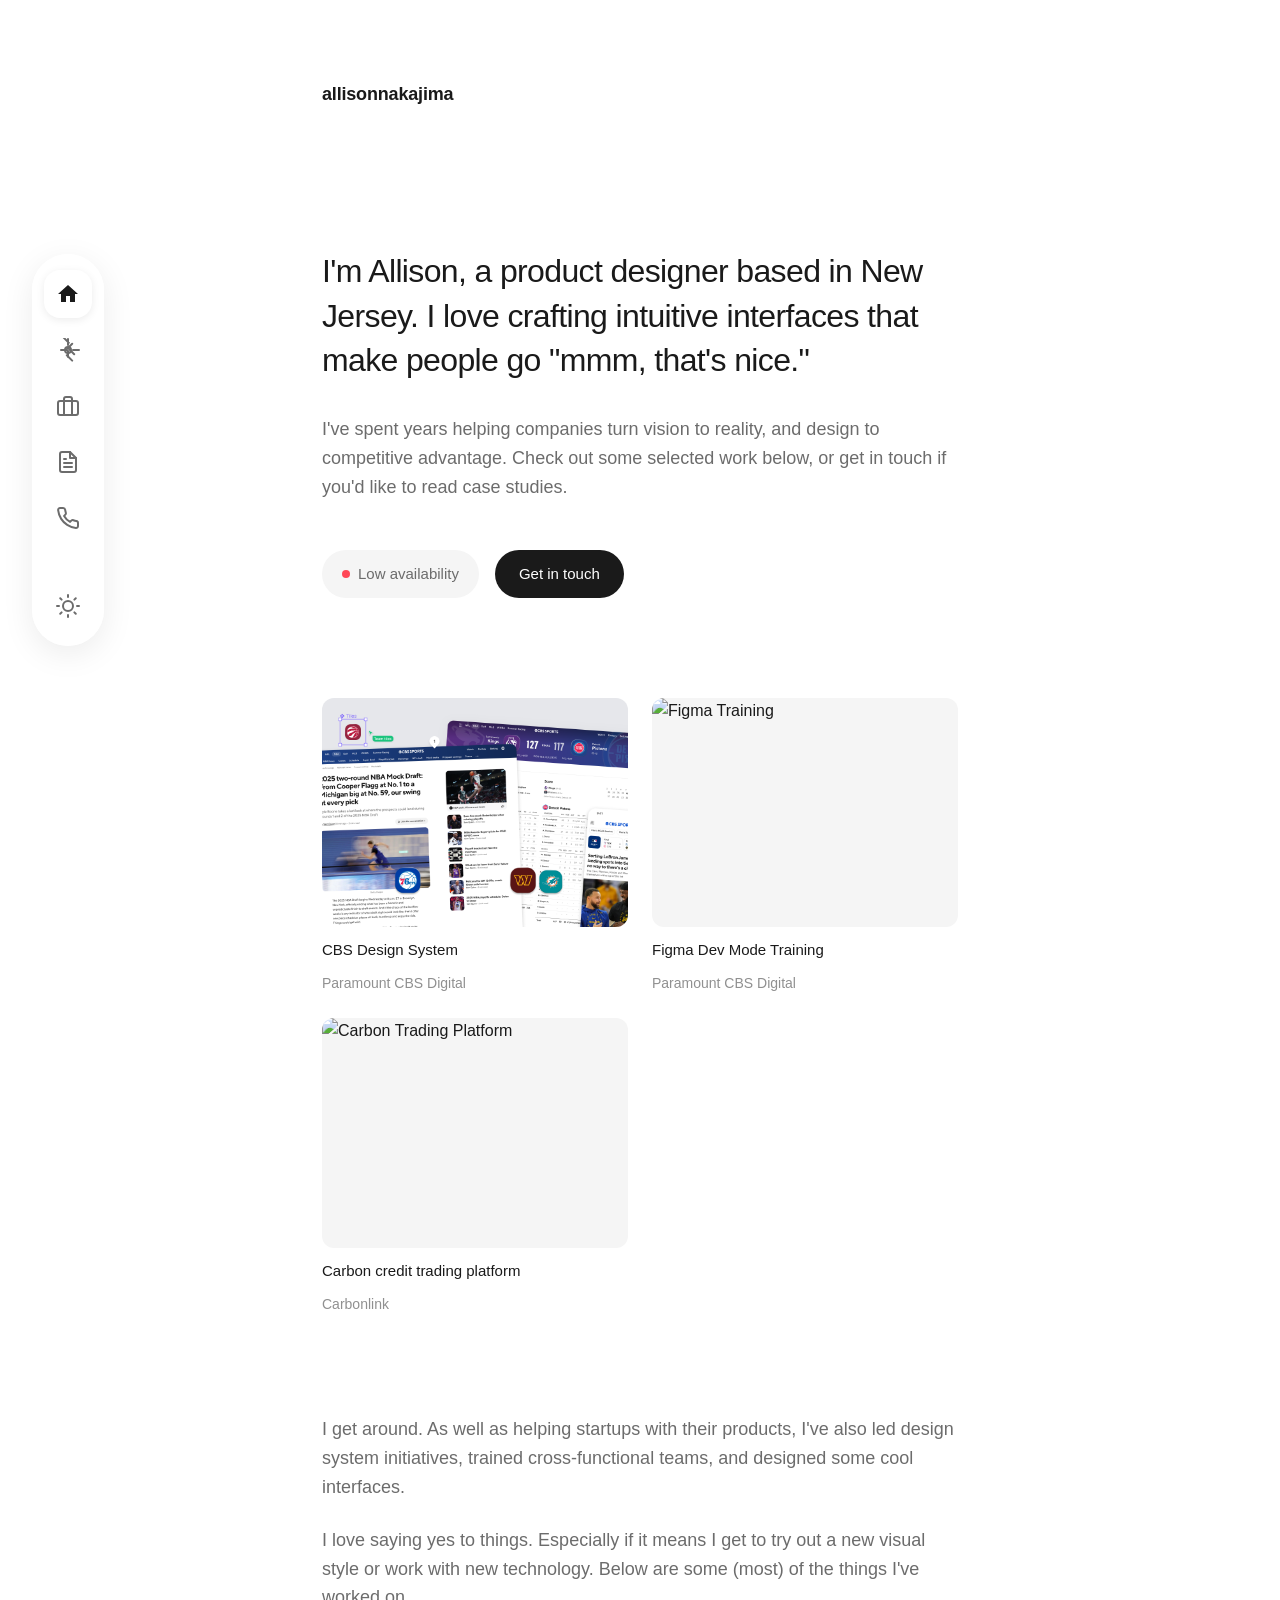
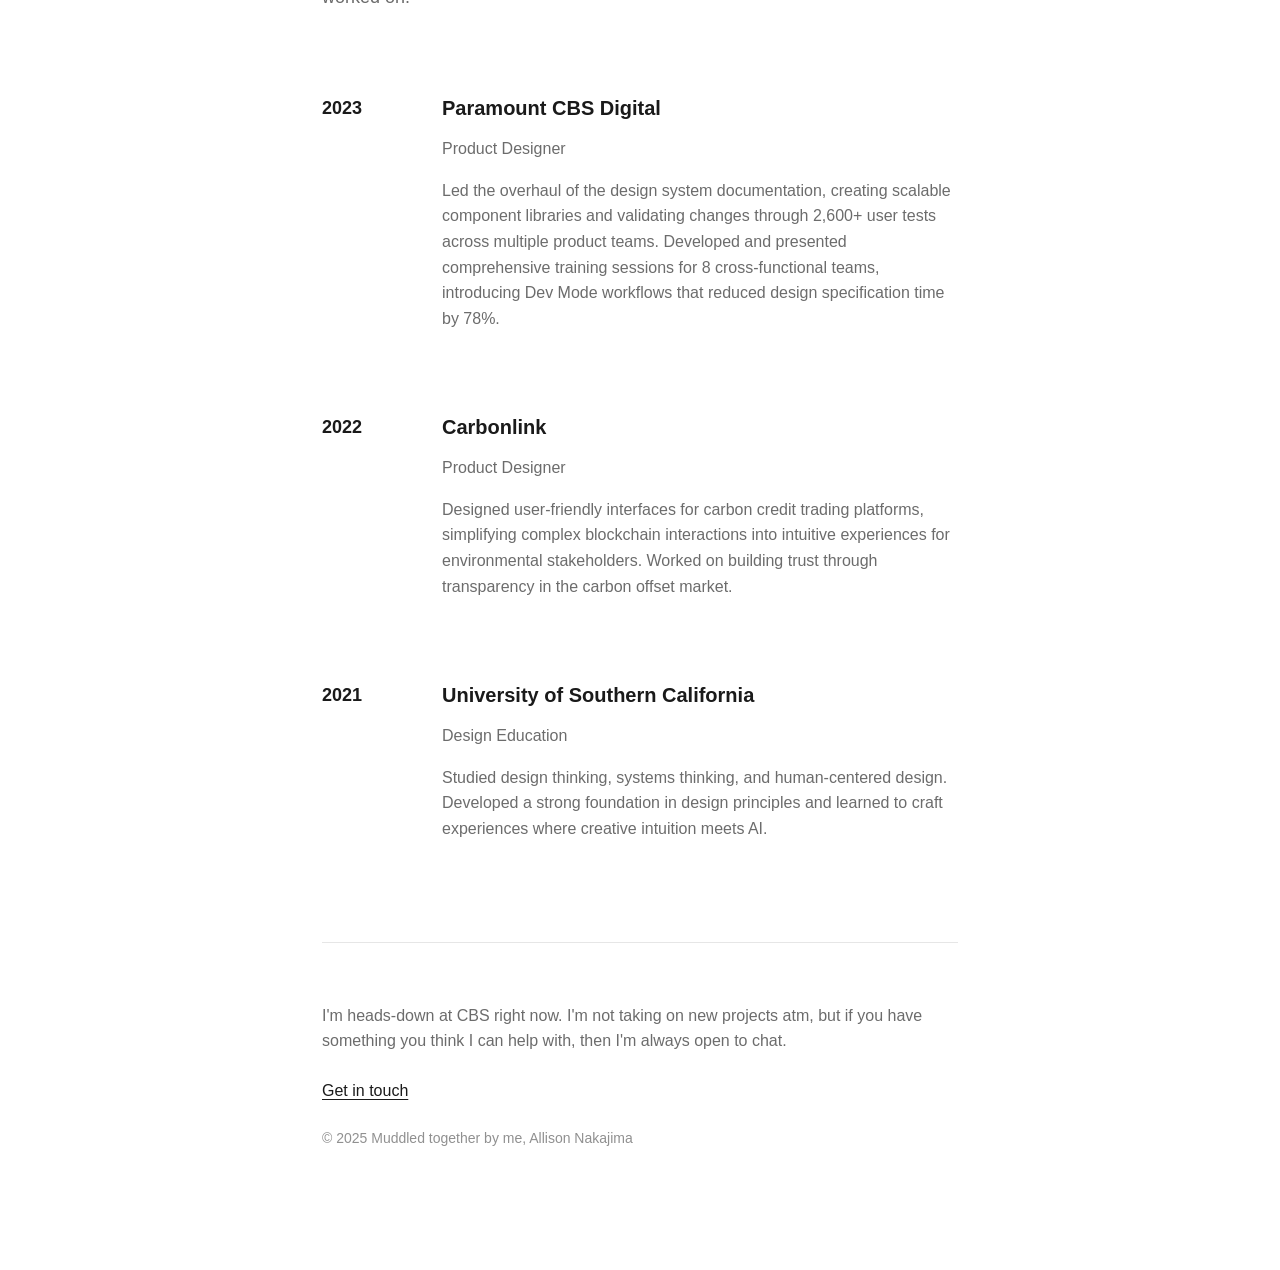
==== commit 81bd54cc: "Add Sarthak-inspired side navigation with icon-based nav, hover labels, and glassmorphic design" ====
--- a/index.html
+++ b/index.html
@@ -27,12 +27,54 @@
     <link rel="stylesheet" href="style.css">
 </head>
 <body>
-    <div class="container">
-        <!-- Simple Header -->
-        <header class="header">
-            <h1 class="site-name">allisonnakajima</h1>
-            <button class="theme-toggle" aria-label="Toggle dark mode" title="Toggle dark mode">
-                <svg class="sun-icon" width="20" height="20" viewBox="0 0 24 24" fill="none" stroke="currentColor" stroke-width="2">
+    <!-- Side Navigation -->
+    <nav class="side-nav">
+        <div class="side-nav-links">
+            <a href="#home" class="side-nav-item active" data-label="Home">
+                <svg width="24" height="24" viewBox="0 0 24 24" fill="currentColor">
+                    <path d="M10 20v-6h4v6h5v-8h3L12 3 2 12h3v8z"/>
+                </svg>
+                <span class="nav-label">Home</span>
+            </a>
+            
+            <a href="#about" class="side-nav-item" data-label="About">
+                <svg width="24" height="24" viewBox="0 0 24 24" fill="none" stroke="currentColor" stroke-width="2">
+                    <circle cx="12" cy="12" r="3"></circle>
+                    <path d="M12 1v6m0 6v6m4.2-13.2l-5.4 5.4m0 6l5.4 5.4M23 12h-6m-6 0H5m13.2 4.2l-5.4-5.4m0-6l-5.4-5.4"/>
+                </svg>
+                <span class="nav-label">About</span>
+            </a>
+            
+            <a href="#work" class="side-nav-item" data-label="Work">
+                <svg width="24" height="24" viewBox="0 0 24 24" fill="none" stroke="currentColor" stroke-width="2">
+                    <rect x="2" y="7" width="20" height="14" rx="2" ry="2"></rect>
+                    <path d="M16 21V5a2 2 0 0 0-2-2h-4a2 2 0 0 0-2 2v16"></path>
+                </svg>
+                <span class="nav-label">Work</span>
+            </a>
+            
+            <a href="#blog" class="side-nav-item" data-label="Blog">
+                <svg width="24" height="24" viewBox="0 0 24 24" fill="none" stroke="currentColor" stroke-width="2">
+                    <path d="M14 2H6a2 2 0 0 0-2 2v16a2 2 0 0 0 2 2h12a2 2 0 0 0 2-2V8z"></path>
+                    <polyline points="14 2 14 8 20 8"></polyline>
+                    <line x1="16" y1="13" x2="8" y2="13"></line>
+                    <line x1="16" y1="17" x2="8" y2="17"></line>
+                    <polyline points="10 9 9 9 8 9"></polyline>
+                </svg>
+                <span class="nav-label">Blog</span>
+            </a>
+            
+            <a href="#contact" class="side-nav-item" data-label="Contact">
+                <svg width="24" height="24" viewBox="0 0 24 24" fill="none" stroke="currentColor" stroke-width="2">
+                    <path d="M22 16.92v3a2 2 0 0 1-2.18 2 19.79 19.79 0 0 1-8.63-3.07 19.5 19.5 0 0 1-6-6 19.79 19.79 0 0 1-3.07-8.67A2 2 0 0 1 4.11 2h3a2 2 0 0 1 2 1.72 12.84 12.84 0 0 0 .7 2.81 2 2 0 0 1-.45 2.11L8.09 9.91a16 16 0 0 0 6 6l1.27-1.27a2 2 0 0 1 2.11-.45 12.84 12.84 0 0 0 2.81.7A2 2 0 0 1 22 16.92z"></path>
+                </svg>
+                <span class="nav-label">Contact</span>
+            </a>
+        </div>
+        
+        <div class="side-nav-bottom">
+            <button class="side-nav-item theme-toggle" aria-label="Toggle dark mode" data-label="Theme">
+                <svg class="sun-icon" width="24" height="24" viewBox="0 0 24 24" fill="none" stroke="currentColor" stroke-width="2">
                     <circle cx="12" cy="12" r="5"></circle>
                     <line x1="12" y1="1" x2="12" y2="3"></line>
                     <line x1="12" y1="21" x2="12" y2="23"></line>
@@ -43,10 +85,18 @@
                     <line x1="4.22" y1="19.78" x2="5.64" y2="18.36"></line>
                     <line x1="18.36" y1="5.64" x2="19.78" y2="4.22"></line>
                 </svg>
-                <svg class="moon-icon" width="20" height="20" viewBox="0 0 24 24" fill="none" stroke="currentColor" stroke-width="2">
+                <svg class="moon-icon" width="24" height="24" viewBox="0 0 24 24" fill="none" stroke="currentColor" stroke-width="2">
                     <path d="M21 12.79A9 9 0 1 1 11.21 3 7 7 0 0 0 21 12.79z"></path>
                 </svg>
+                <span class="nav-label">Theme</span>
             </button>
+        </div>
+    </nav>
+
+    <div class="container">
+        <!-- Simple Header -->
+        <header class="header">
+            <h1 class="site-name">allisonnakajima</h1>
         </header>
 
         <!-- Hero Section -->
--- a/style.css
+++ b/style.css
@@ -1,4 +1,4 @@
-/* Sam Willis-inspired Portfolio */
+/* Sam Willis-inspired Portfolio with Side Nav */
 
 * {
     margin: 0;
@@ -13,8 +13,13 @@
     --text-tertiary: #909090;
     --bg-primary: #FFFFFF;
     --bg-secondary: #F5F5F5;
+    --bg-tertiary: #FAFAFA;
     --border: #E6E6E6;
     --accent: #FF4757;
+    --nav-bg: rgba(255, 255, 255, 0.8);
+    --nav-shadow: rgba(0, 0, 0, 0.08);
+    --nav-item-bg: rgba(0, 0, 0, 0.04);
+    --nav-item-active: #FFFFFF;
 }
 
 [data-theme="dark"] {
@@ -24,8 +29,13 @@
     --text-tertiary: #8C8C8C;
     --bg-primary: #0F0F0F;
     --bg-secondary: #1A1A1A;
+    --bg-tertiary: #151515;
     --border: #2A2A2A;
     --accent: #FF6B7A;
+    --nav-bg: rgba(26, 26, 26, 0.8);
+    --nav-shadow: rgba(0, 0, 0, 0.3);
+    --nav-item-bg: rgba(255, 255, 255, 0.05);
+    --nav-item-active: rgba(255, 255, 255, 0.1);
 }
 
 body {
@@ -36,6 +46,122 @@
     -webkit-font-smoothing: antialiased;
     -moz-osx-font-smoothing: grayscale;
     transition: background-color 0.3s ease, color 0.3s ease;
+}
+
+/* Side Navigation */
+.side-nav {
+    position: fixed;
+    left: 32px;
+    top: 50%;
+    transform: translateY(-50%);
+    z-index: 1000;
+    background: var(--nav-bg);
+    backdrop-filter: blur(20px);
+    -webkit-backdrop-filter: blur(20px);
+    border-radius: 100px;
+    padding: 16px 12px;
+    box-shadow: 0 8px 32px var(--nav-shadow);
+    display: flex;
+    flex-direction: column;
+    gap: 40px;
+}
+
+.side-nav-links {
+    display: flex;
+    flex-direction: column;
+    gap: 8px;
+}
+
+.side-nav-bottom {
+    display: flex;
+    flex-direction: column;
+}
+
+.side-nav-item {
+    position: relative;
+    display: flex;
+    align-items: center;
+    justify-content: center;
+    width: 48px;
+    height: 48px;
+    border-radius: 16px;
+    color: var(--text-secondary);
+    background: transparent;
+    border: none;
+    cursor: pointer;
+    transition: all 0.2s ease;
+    text-decoration: none;
+}
+
+.side-nav-item:hover {
+    color: var(--text-primary);
+    background: var(--nav-item-bg);
+}
+
+.side-nav-item.active {
+    color: var(--text-primary);
+    background: var(--nav-item-active);
+    box-shadow: 0 2px 8px rgba(0, 0, 0, 0.08);
+}
+
+[data-theme="dark"] .side-nav-item.active {
+    box-shadow: 0 2px 8px rgba(0, 0, 0, 0.4);
+}
+
+.side-nav-item svg {
+    position: relative;
+    z-index: 2;
+    stroke-linecap: round;
+    stroke-linejoin: round;
+}
+
+/* Nav Labels - appear on hover */
+.nav-label {
+    position: absolute;
+    left: 100%;
+    margin-left: 16px;
+    white-space: nowrap;
+    background: var(--text-primary);
+    color: var(--bg-primary);
+    padding: 8px 16px;
+    border-radius: 8px;
+    font-size: 14px;
+    font-weight: 500;
+    opacity: 0;
+    pointer-events: none;
+    transform: translateX(-8px);
+    transition: all 0.2s ease;
+    box-shadow: 0 4px 12px rgba(0, 0, 0, 0.15);
+}
+
+.side-nav-item:hover .nav-label {
+    opacity: 1;
+    transform: translateX(0);
+}
+
+/* Theme toggle icons */
+.side-nav-item .sun-icon,
+.side-nav-item .moon-icon {
+    position: absolute;
+    top: 50%;
+    left: 50%;
+    transform: translate(-50%, -50%);
+}
+
+.side-nav-item .sun-icon {
+    display: block;
+}
+
+.side-nav-item .moon-icon {
+    display: none;
+}
+
+[data-theme="dark"] .side-nav-item .sun-icon {
+    display: none;
+}
+
+[data-theme="dark"] .side-nav-item .moon-icon {
+    display: block;
 }
 
 /* Container - Narrow centered column */
@@ -48,7 +174,7 @@
 /* Header */
 .header {
     display: flex;
-    justify-content: space-between;
+    justify-content: flex-start;
     align-items: center;
     margin-bottom: 140px;
 }
@@ -58,47 +184,6 @@
     font-weight: 600;
     color: var(--text-primary);
     letter-spacing: -0.01em;
-}
-
-.theme-toggle {
-    display: flex;
-    align-items: center;
-    justify-content: center;
-    width: 40px;
-    height: 40px;
-    background: transparent;
-    border: none;
-    border-radius: 50%;
-    color: var(--text-primary);
-    cursor: pointer;
-    transition: background 0.2s ease;
-    padding: 0;
-}
-
-.theme-toggle:hover {
-    background: var(--bg-secondary);
-}
-
-.theme-toggle svg {
-    stroke-linecap: round;
-    stroke-linejoin: round;
-}
-
-/* Show/hide sun/moon based on theme */
-.sun-icon {
-    display: block;
-}
-
-.moon-icon {
-    display: none;
-}
-
-[data-theme="dark"] .sun-icon {
-    display: none;
-}
-
-[data-theme="dark"] .moon-icon {
-    display: block;
 }
 
 /* Hero Section */
@@ -317,8 +402,20 @@
     color: var(--text-tertiary);
 }
 
+/* Responsive - Tablet */
+@media (max-width: 1024px) {
+    .side-nav {
+        left: 20px;
+    }
+}
+
 /* Responsive - Mobile */
 @media (max-width: 768px) {
+    /* Hide side nav on mobile */
+    .side-nav {
+        display: none;
+    }
+    
     .container {
         padding: 60px 24px 80px;
     }
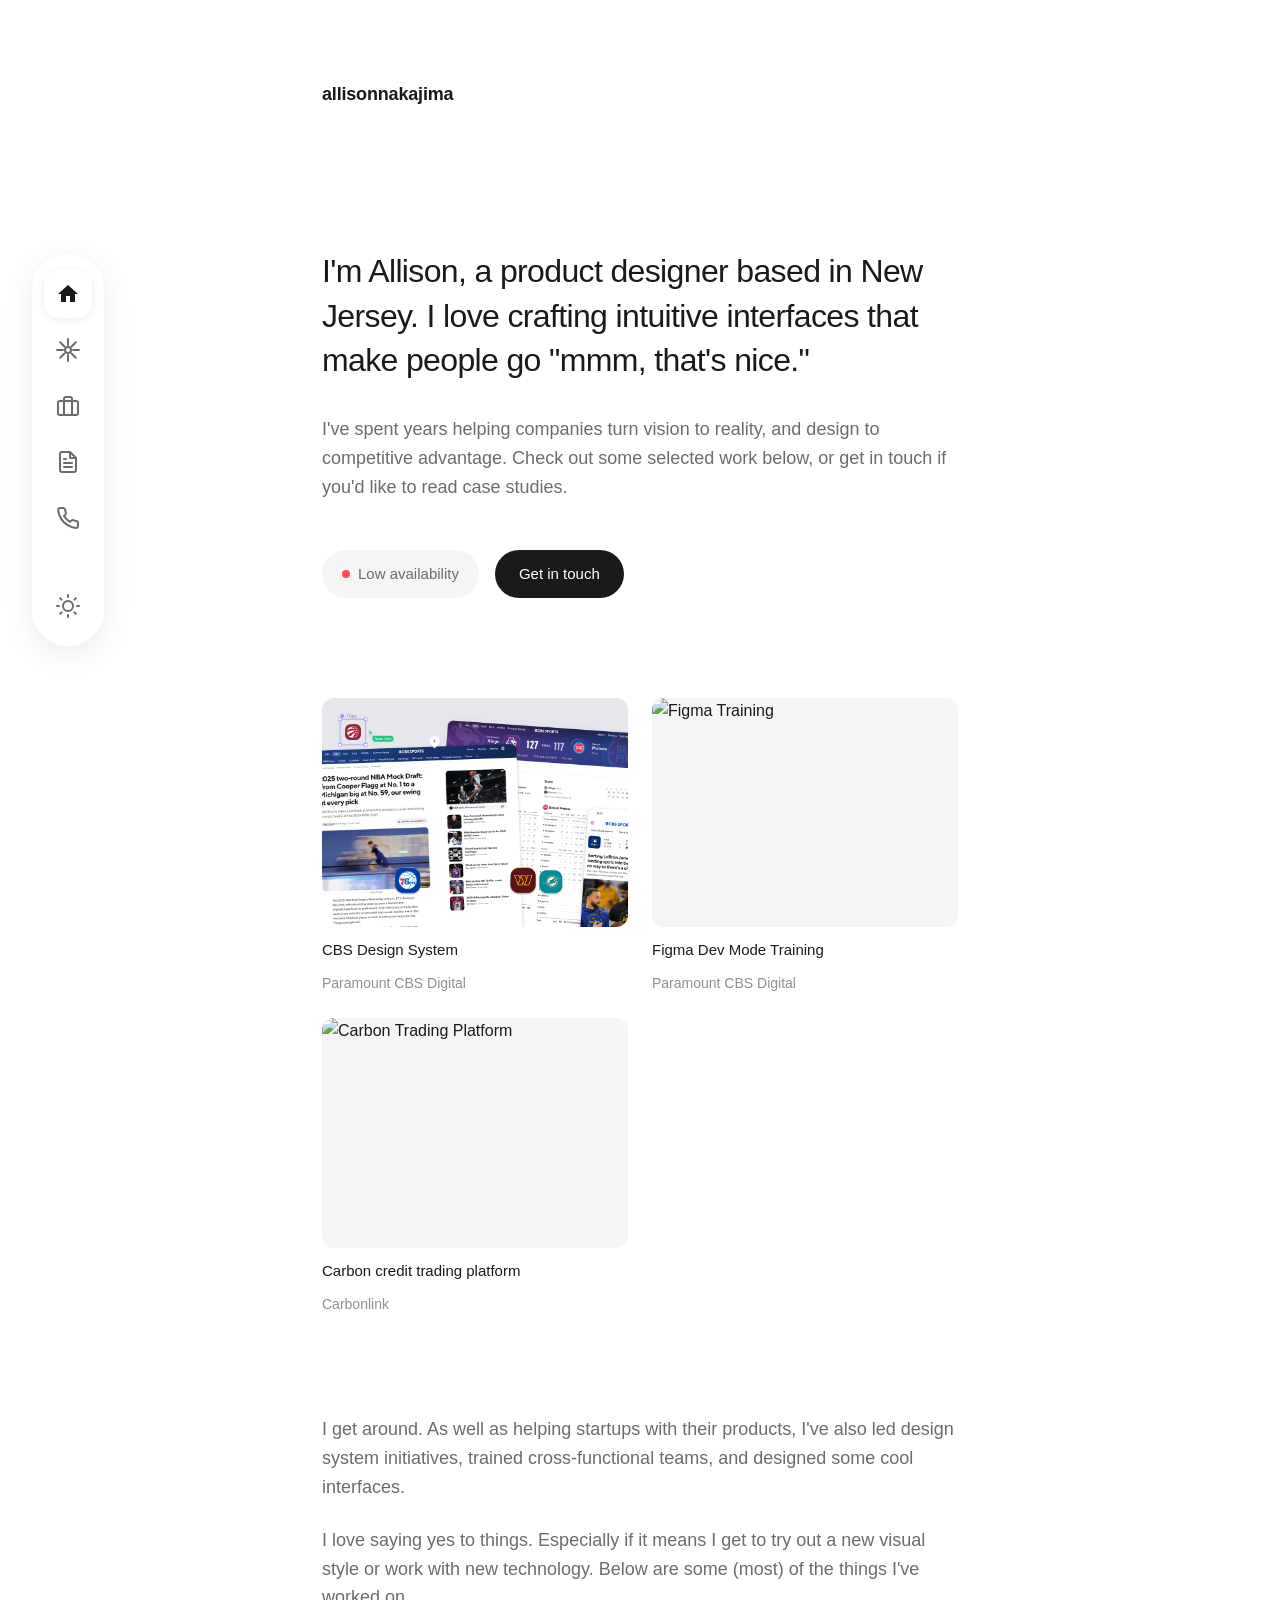
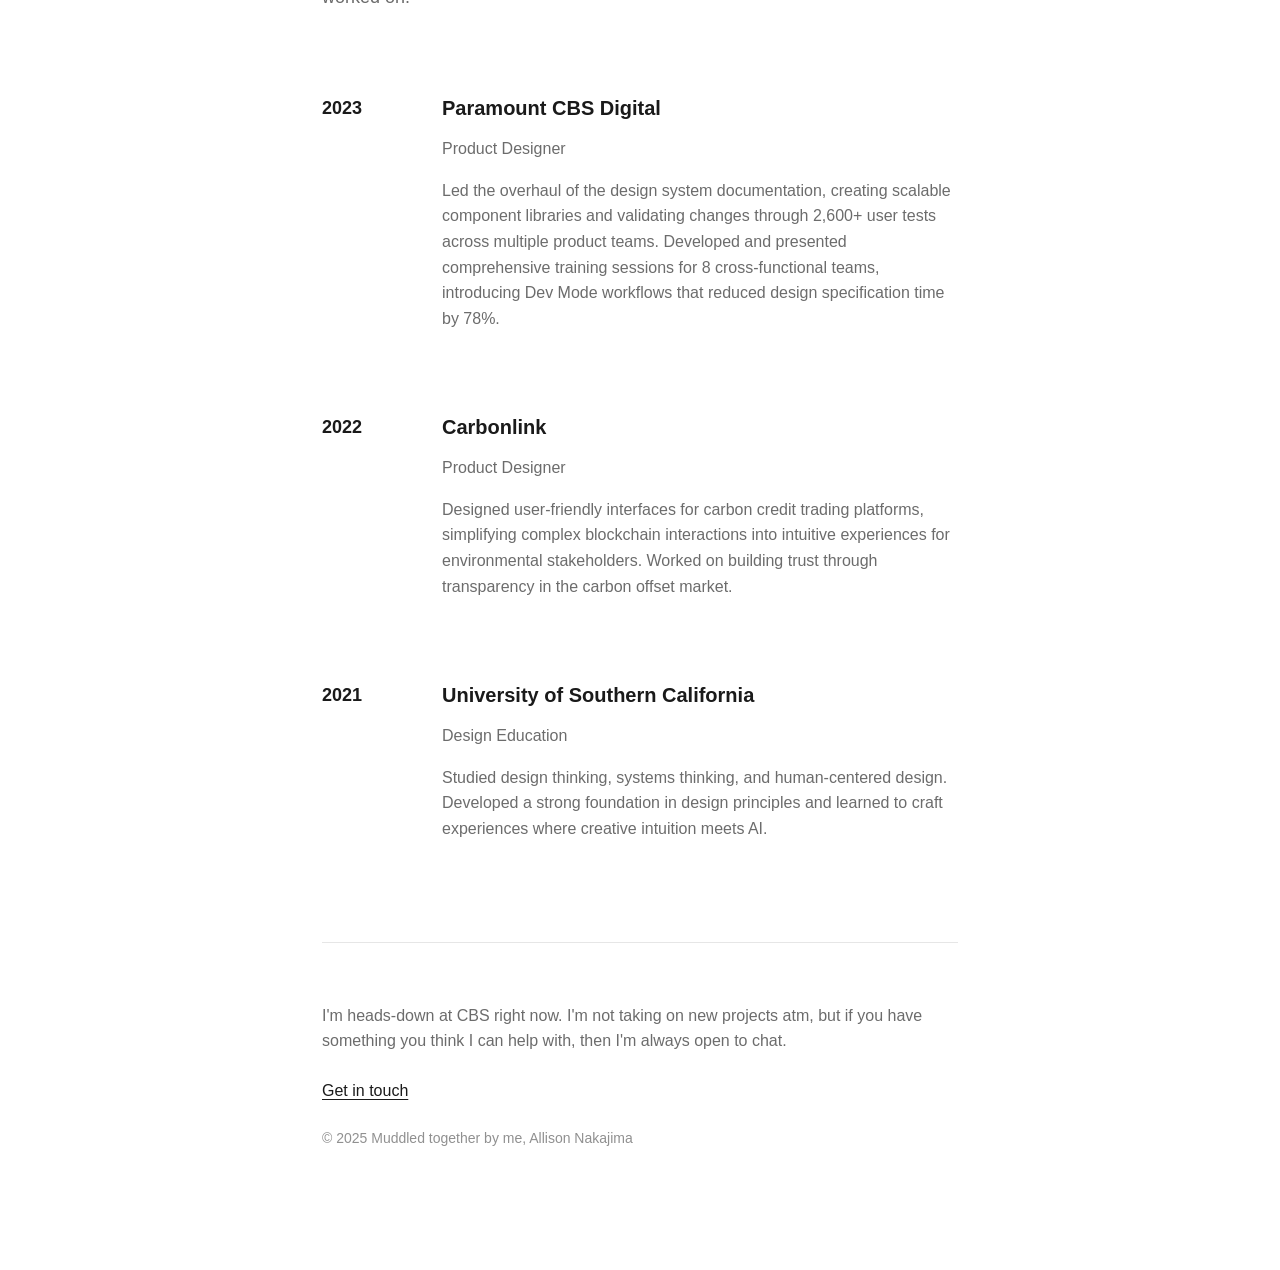
==== commit 00bf12c3: "Fix broken About/Settings icon in side navigation" ====
--- a/index.html
+++ b/index.html
@@ -40,7 +40,14 @@
             <a href="#about" class="side-nav-item" data-label="About">
                 <svg width="24" height="24" viewBox="0 0 24 24" fill="none" stroke="currentColor" stroke-width="2">
                     <circle cx="12" cy="12" r="3"></circle>
-                    <path d="M12 1v6m0 6v6m4.2-13.2l-5.4 5.4m0 6l5.4 5.4M23 12h-6m-6 0H5m13.2 4.2l-5.4-5.4m0-6l-5.4-5.4"/>
+                    <path d="M12 1v6"></path>
+                    <path d="M12 17v6"></path>
+                    <path d="M4.22 4.22l4.24 4.24"></path>
+                    <path d="M15.54 15.54l4.24 4.24"></path>
+                    <path d="M1 12h6"></path>
+                    <path d="M17 12h6"></path>
+                    <path d="M4.22 19.78l4.24-4.24"></path>
+                    <path d="M15.54 8.46l4.24-4.24"></path>
                 </svg>
                 <span class="nav-label">About</span>
             </a>
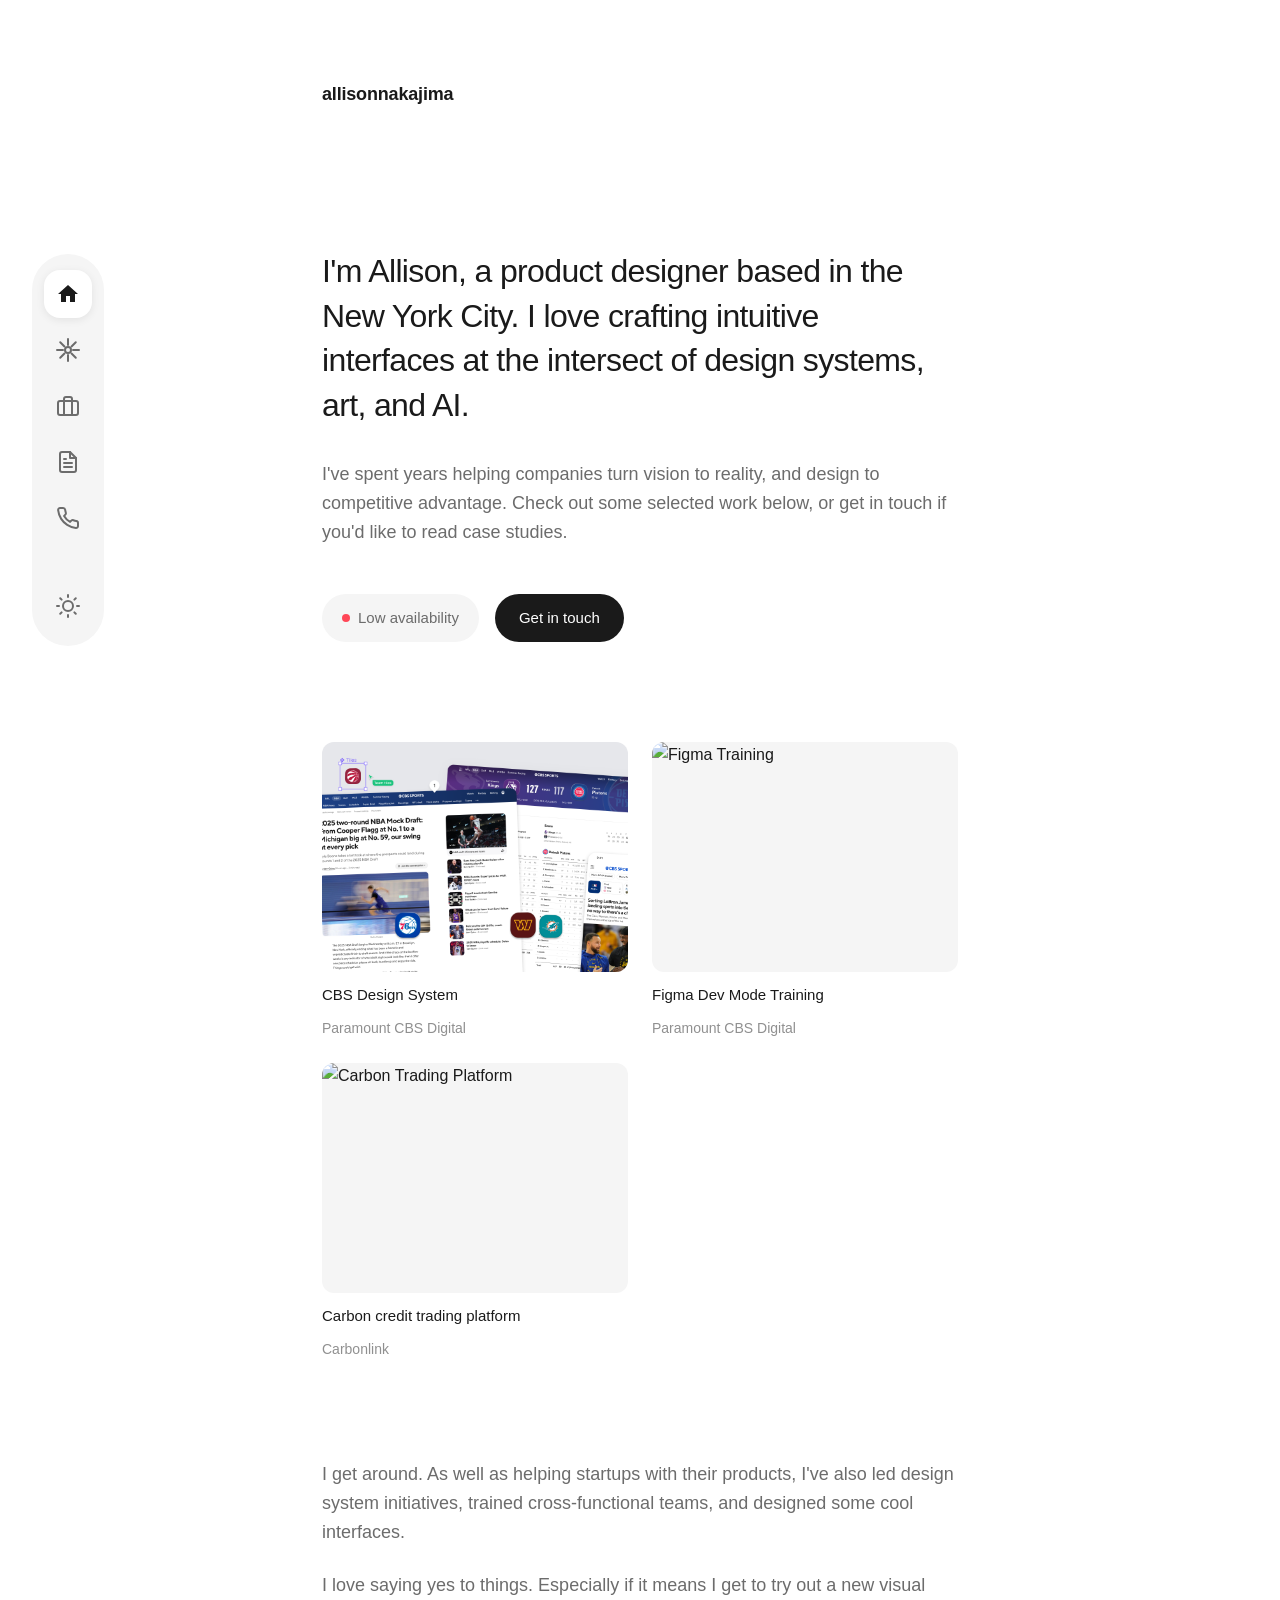
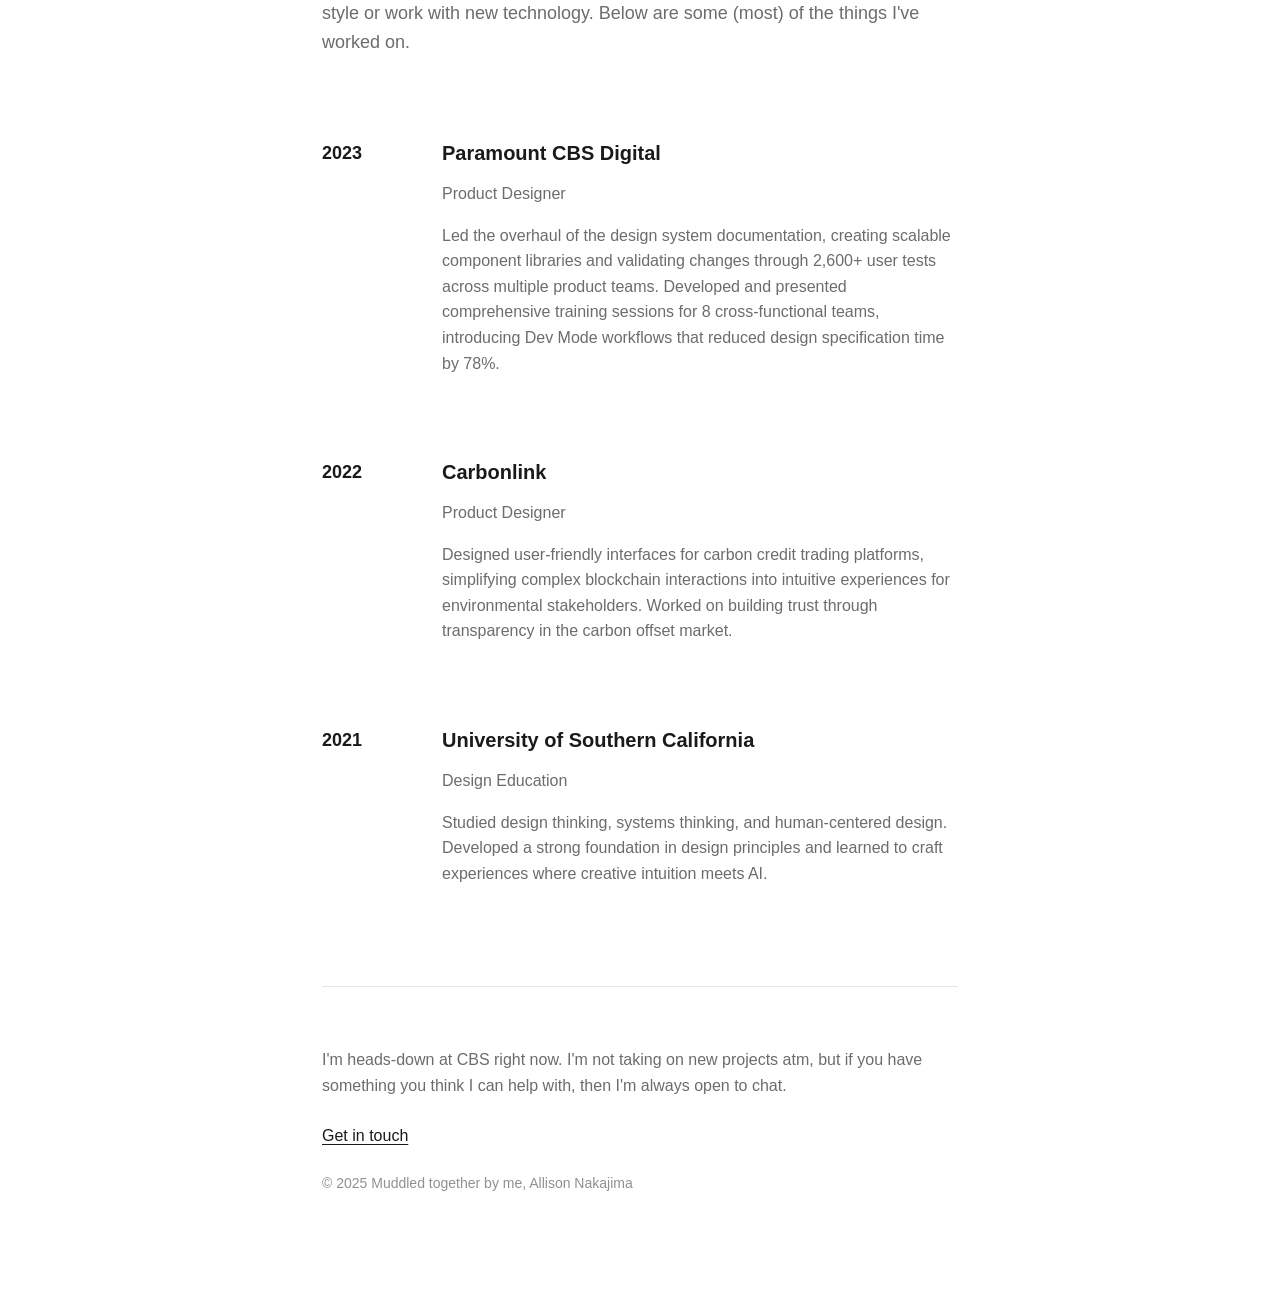
==== commit 474446d0: "Update hero text to reflect NYC location and design focus" ====
--- a/index.html
+++ b/index.html
@@ -108,7 +108,7 @@
 
         <!-- Hero Section -->
         <section class="hero">
-            <p class="hero-text">I'm Allison, a product designer based in New Jersey. I love crafting intuitive interfaces that make people go "mmm, that's nice."</p>
+            <p class="hero-text">I'm Allison, a product designer based in the New York City. I love crafting intuitive interfaces at the intersect of design systems, art, and AI.</p>
             
             <p class="hero-subtext">I've spent years helping companies turn vision to reality, and design to competitive advantage. Check out some selected work below, or get in touch if you'd like to read case studies.</p>
             
--- a/style.css
+++ b/style.css
@@ -16,8 +16,7 @@
     --bg-tertiary: #FAFAFA;
     --border: #E6E6E6;
     --accent: #FF4757;
-    --nav-bg: rgba(255, 255, 255, 0.8);
-    --nav-shadow: rgba(0, 0, 0, 0.08);
+    --nav-bg: #F5F5F5;
     --nav-item-bg: rgba(0, 0, 0, 0.04);
     --nav-item-active: #FFFFFF;
 }
@@ -32,8 +31,7 @@
     --bg-tertiary: #151515;
     --border: #2A2A2A;
     --accent: #FF6B7A;
-    --nav-bg: rgba(26, 26, 26, 0.8);
-    --nav-shadow: rgba(0, 0, 0, 0.3);
+    --nav-bg: #1A1A1A;
     --nav-item-bg: rgba(255, 255, 255, 0.05);
     --nav-item-active: rgba(255, 255, 255, 0.1);
 }
@@ -56,11 +54,8 @@
     transform: translateY(-50%);
     z-index: 1000;
     background: var(--nav-bg);
-    backdrop-filter: blur(20px);
-    -webkit-backdrop-filter: blur(20px);
     border-radius: 100px;
     padding: 16px 12px;
-    box-shadow: 0 8px 32px var(--nav-shadow);
     display: flex;
     flex-direction: column;
     gap: 40px;
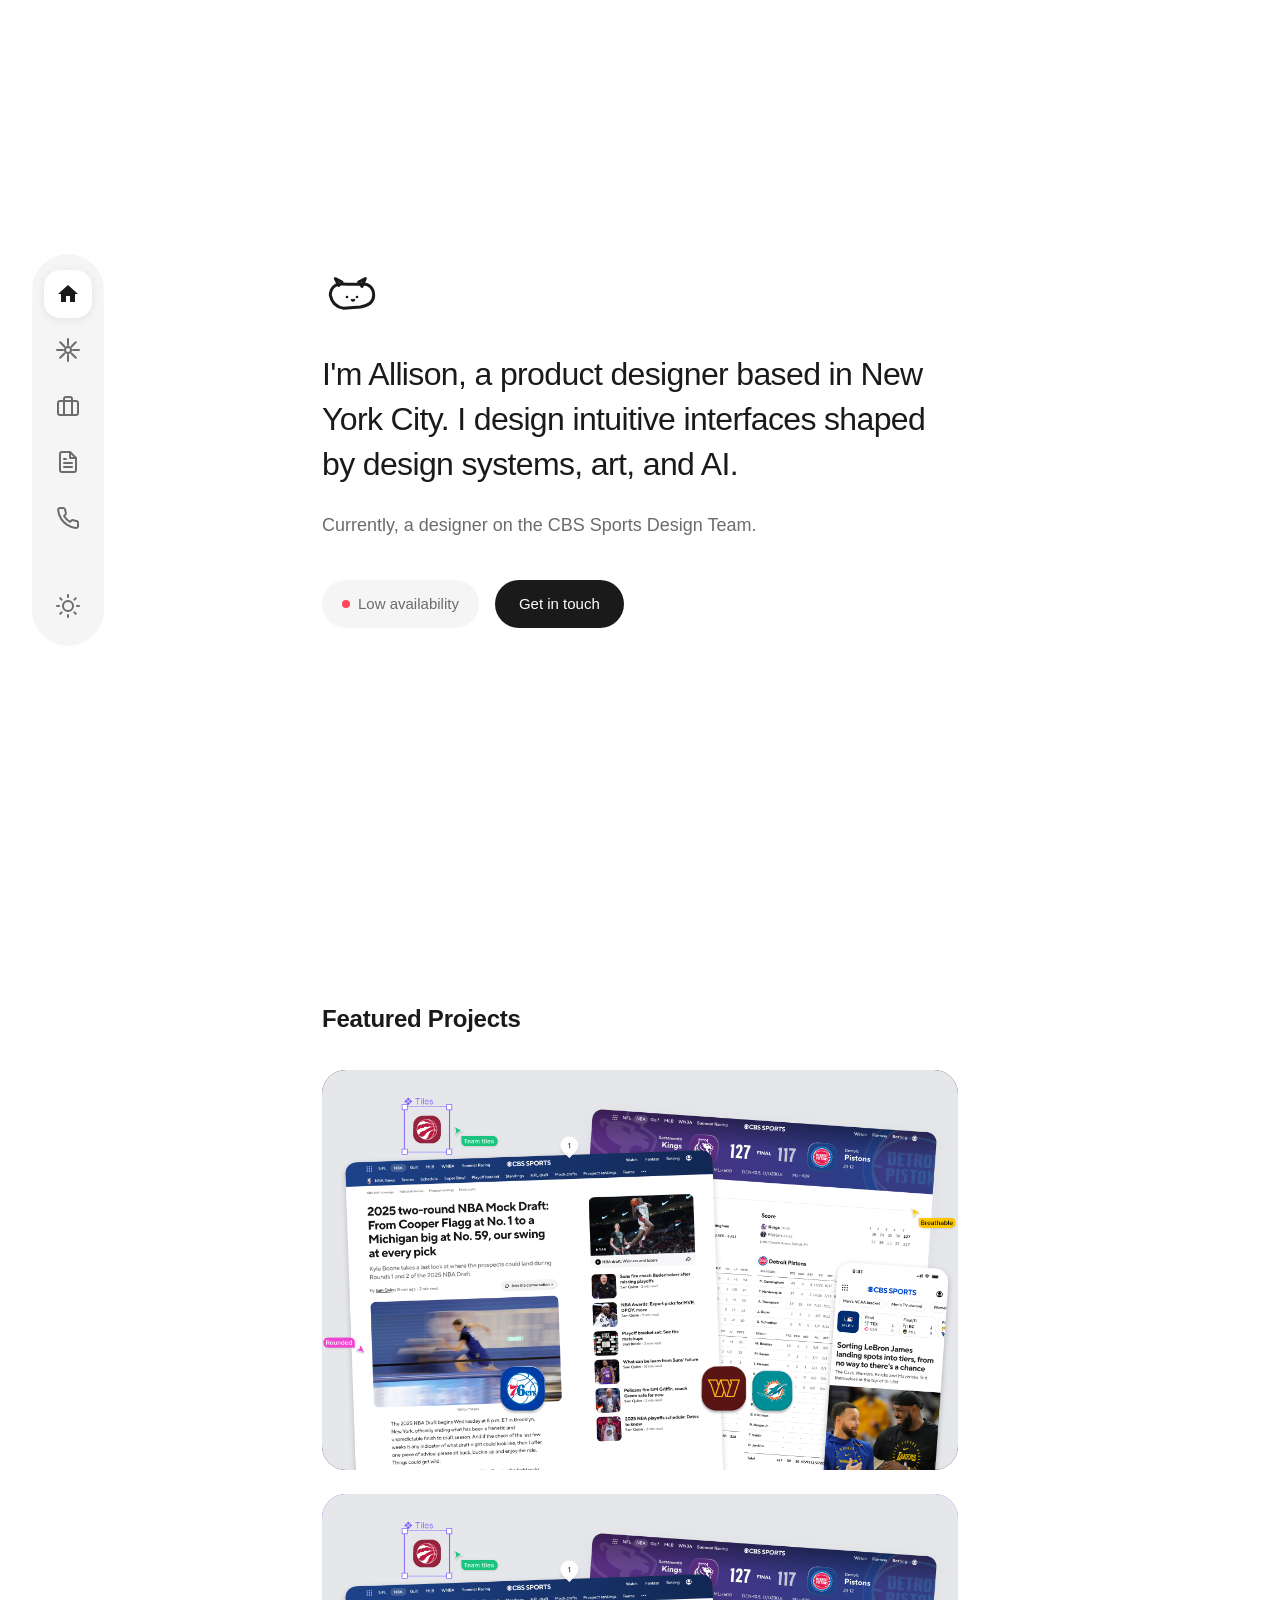
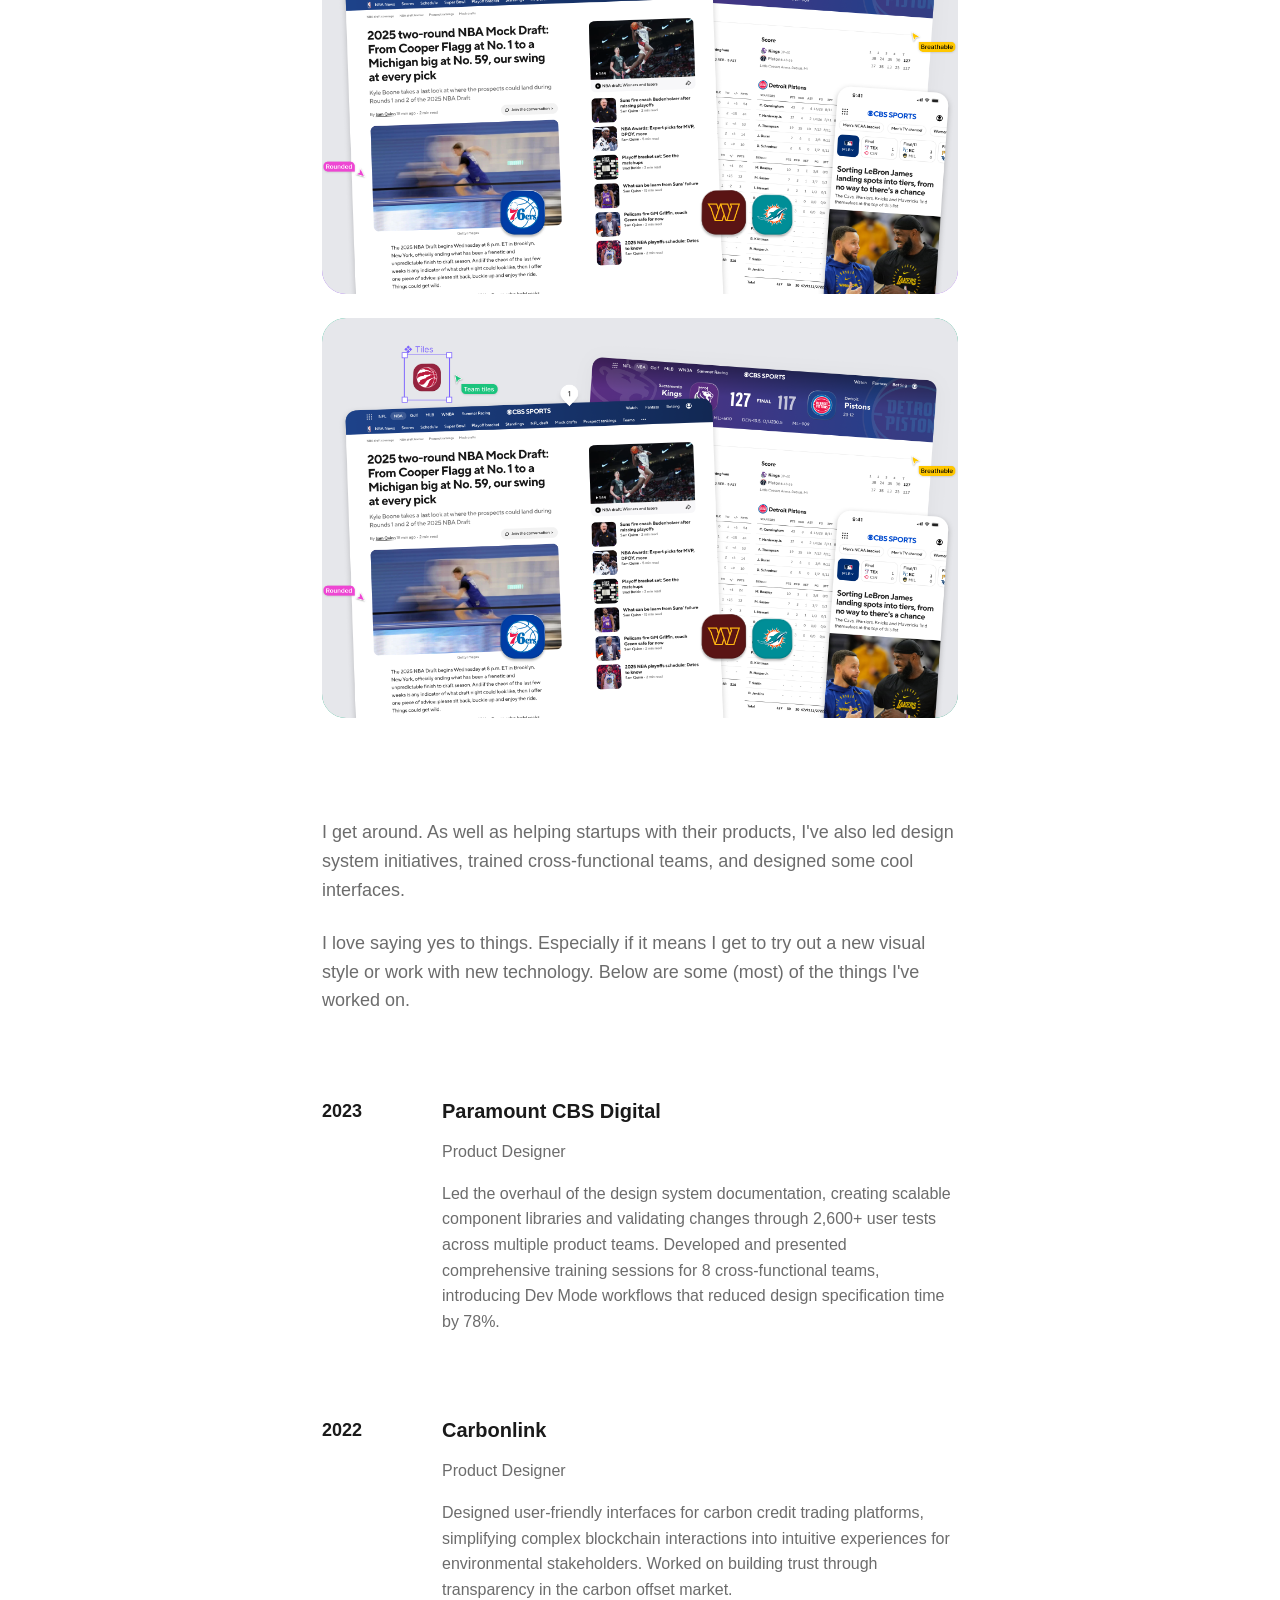
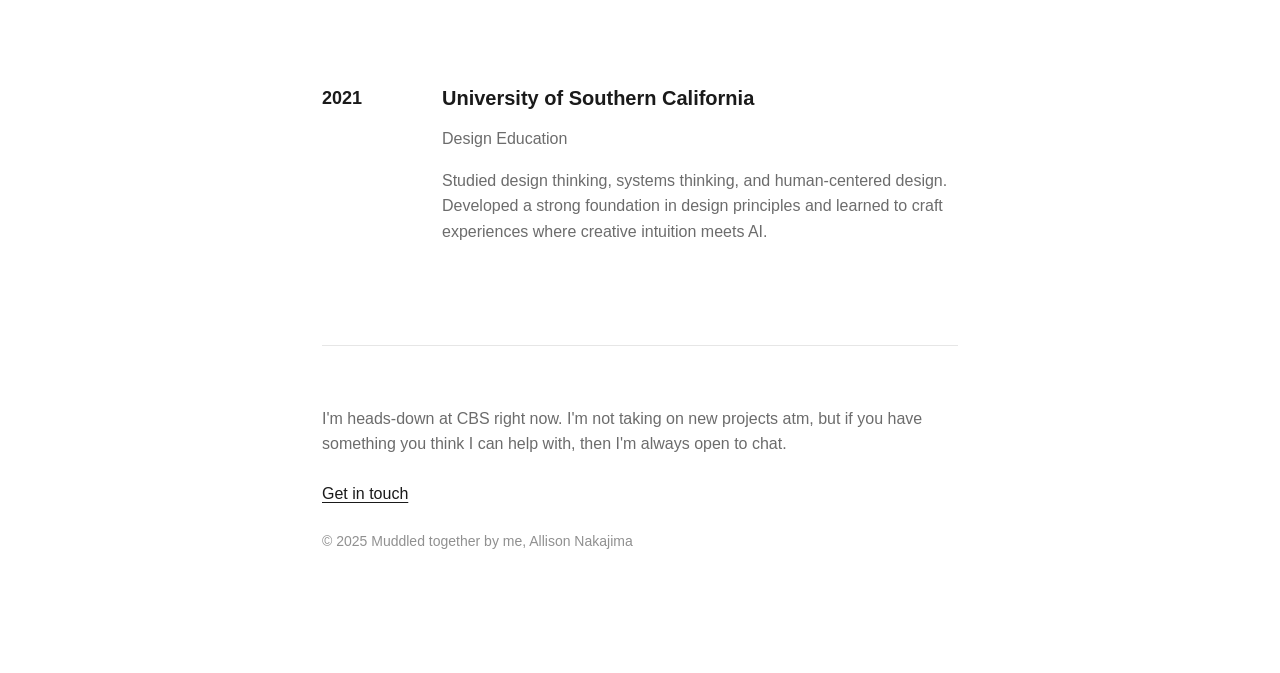
==== commit 3febcba1: "Major redesign: centered hero section with cat logo, full viewport layout, bold featured projects ca" ====
--- a/index.html
+++ b/index.html
@@ -101,16 +101,37 @@
     </nav>
 
     <div class="container">
-        <!-- Simple Header -->
-        <header class="header">
-            <h1 class="site-name">allisonnakajima</h1>
-        </header>
-
         <!-- Hero Section -->
         <section class="hero">
-            <p class="hero-text">I'm Allison, a product designer based in the New York City. I love crafting intuitive interfaces at the intersect of design systems, art, and AI.</p>
-            
-            <p class="hero-subtext">I've spent years helping companies turn vision to reality, and design to competitive advantage. Check out some selected work below, or get in touch if you'd like to read case studies.</p>
+            <div class="hero-logo">
+                <svg xmlns="http://www.w3.org/2000/svg" viewBox="0 0 360 360" width="60" height="60" aria-hidden="true">
+                    <!-- hand-drawn style cat head -->
+                    <path d="M50 140 
+                             C50 95, 80 70, 120 72
+                             C160 74, 200 76, 240 72
+                             C280 68, 310 96, 310 140
+                             C310 170, 290 200, 230 210
+                             L130 218
+                             C90 212, 60 186, 50 140 Z"
+                          fill="none" stroke="currentColor" stroke-width="18" stroke-linecap="round" stroke-linejoin="round"/>
+                    <!-- left ear -->
+                    <path d="M100 80 L80 40 L120 60 Z" fill="none" stroke="currentColor" stroke-width="18" stroke-linecap="round" stroke-linejoin="round"/>
+                    <!-- right ear -->
+                    <path d="M220 60 L260 40 L240 86 Z" fill="none" stroke="currentColor" stroke-width="18" stroke-linecap="round" stroke-linejoin="round"/>
+                    <!-- eyes -->
+                    <circle cx="150" cy="150" r="8" fill="currentColor"/>
+                    <circle cx="210" cy="150" r="8" fill="currentColor"/>
+                    <!-- tiny nose / mouth -->
+                    <path d="M180 168 q6 8 12 0" fill="none" stroke="currentColor" stroke-width="14" stroke-linecap="round" stroke-linejoin="round"/>
+                </svg>
+            </div>
+            
+            <div class="hero-text-container">
+                <p class="hero-text hero-text-visible">I'm Allison, a product designer based in New York City. I design intuitive interfaces shaped by design systems, art, and AI.</p>
+                <p class="hero-text hero-text-hidden" id="secret-text">I'm Ally, a young adult who technically lives in New Jersey. I craft my life through curiosity, caffeine, and a lot of Chat GPT.</p>
+            </div>
+            
+            <p class="hero-subtext">Currently, a designer on the CBS Sports Design Team.</p>
             
             <div class="hero-actions">
                 <span class="availability-badge">
@@ -121,30 +142,28 @@
             </div>
         </section>
 
-        <!-- Work Grid -->
-        <section class="work-grid">
-            <div class="work-item">
-                <div class="work-thumbnail">
-                    <img src="CBScasestudythumbnail.png" alt="CBS Design System" loading="lazy">
-                </div>
-                <p class="work-caption">CBS Design System</p>
-                <p class="work-company">Paramount CBS Digital</p>
-            </div>
-            
-            <div class="work-item">
-                <div class="work-thumbnail">
-                    <img src="https://via.placeholder.com/600x400/7C3AED/FFFFFF?text=Figma+Dev+Mode" alt="Figma Training" loading="lazy">
-                </div>
-                <p class="work-caption">Figma Dev Mode Training</p>
-                <p class="work-company">Paramount CBS Digital</p>
-            </div>
-            
-            <div class="work-item">
-                <div class="work-thumbnail">
-                    <img src="https://via.placeholder.com/600x400/10B981/FFFFFF?text=Blockchain+UX" alt="Carbon Trading Platform" loading="lazy">
-                </div>
-                <p class="work-caption">Carbon credit trading platform</p>
-                <p class="work-company">Carbonlink</p>
+        <!-- Featured Projects -->
+        <section class="featured-projects">
+            <h2 class="section-title">Featured Projects</h2>
+            
+            <div class="projects-grid">
+                <article class="project-card project-card-cbs">
+                    <div class="project-content">
+                        <img src="CBScasestudythumbnail.png" alt="CBS Design System" class="project-visual" loading="lazy">
+                    </div>
+                </article>
+                
+                <article class="project-card project-card-figma">
+                    <div class="project-content">
+                        <img src="CBScasestudythumbnail.png" alt="Figma Dev Mode Training" class="project-visual" loading="lazy">
+                    </div>
+                </article>
+                
+                <article class="project-card project-card-blockchain">
+                    <div class="project-content">
+                        <img src="CBScasestudythumbnail.png" alt="Carbon Trading Platform" class="project-visual" loading="lazy">
+                    </div>
+                </article>
             </div>
         </section>
 
--- a/style.css
+++ b/style.css
@@ -163,43 +163,90 @@
 .container {
     max-width: 700px;
     margin: 0 auto;
-    padding: 80px 32px 120px;
-}
-
-/* Header */
-.header {
-    display: flex;
-    justify-content: flex-start;
-    align-items: center;
-    margin-bottom: 140px;
-}
-
-.site-name {
-    font-size: 18px;
-    font-weight: 600;
-    color: var(--text-primary);
-    letter-spacing: -0.01em;
+    padding: 0 32px 120px;
 }
 
 /* Hero Section */
 .hero {
+    min-height: 100vh;
+    display: flex;
+    flex-direction: column;
+    justify-content: center;
     margin-bottom: 100px;
+}
+
+.hero-logo {
+    margin-bottom: 20px;
+    color: var(--text-primary);
+}
+
+.hero-logo svg {
+    display: block;
+}
+
+.hero-text-container {
+    position: relative;
+    cursor: none;
+    margin-bottom: 24px;
 }
 
 .hero-text {
     font-size: 32px;
     line-height: 1.4;
     font-weight: 400;
-    color: var(--text-primary);
-    margin-bottom: 32px;
     letter-spacing: -0.02em;
+}
+
+.hero-text-visible {
+    display: block;
+    color: var(--text-primary);
+    margin: 0;
+}
+
+.hero-text-hidden {
+    position: absolute;
+    display: block;
+    top: 0;
+    left: 0;
+    width: 100%;
+    color: var(--bg-primary);
+    margin: 0;
+    clip-path: circle(70px at var(--cursor-x, -200px) var(--cursor-y, -200px));
+    z-index: 2;
+    opacity: 0;
+    transition: opacity 0.15s ease-out;
+    pointer-events: none;
+}
+
+.hero-text-container:hover .hero-text-hidden {
+    opacity: 1;
+}
+
+.hero-text-hidden::before {
+    content: '';
+    position: absolute;
+    width: 140px;
+    height: 140px;
+    background: var(--text-primary);
+    border-radius: 50%;
+    top: 0;
+    left: 0;
+    transform: translate(calc(var(--cursor-x, -200px) - 70px), calc(var(--cursor-y, -200px) - 70px));
+    z-index: -1;
+    pointer-events: none;
+    opacity: 0;
+    transition: opacity 0.15s ease-out;
+}
+
+.hero-text-container:hover .hero-text-hidden::before {
+    opacity: 1;
 }
 
 .hero-subtext {
     font-size: 18px;
     line-height: 1.6;
     color: var(--text-secondary);
-    margin-bottom: 48px;
+    margin-bottom: 40px;
 }
 
 .hero-actions {
@@ -255,50 +302,86 @@
     opacity: 0.9;
 }
 
-/* Work Grid */
-.work-grid {
+/* Featured Projects */
+.featured-projects {
+    margin-bottom: 100px;
+}
+
+.section-title {
+    font-size: 24px;
+    font-weight: 600;
+    color: var(--text-primary);
+    margin-bottom: 32px;
+    letter-spacing: -0.01em;
+}
+
+.projects-grid {
     display: grid;
-    grid-template-columns: repeat(2, 1fr);
+    grid-template-columns: 1fr;
     gap: 24px;
-    margin-bottom: 100px;
-}
-
-.work-item {
-    display: flex;
-    flex-direction: column;
-    gap: 12px;
-}
-
-.work-thumbnail {
+}
+
+.project-card {
+    position: relative;
+    border-radius: 24px;
+    overflow: hidden;
+    min-height: 400px;
+    transition: transform 0.3s ease;
+}
+
+.project-card:hover {
+    transform: translateY(-4px);
+}
+
+.project-content {
     width: 100%;
-    aspect-ratio: 4 / 3;
-    border-radius: 12px;
-    overflow: hidden;
-    background: var(--bg-secondary);
-}
-
-.work-thumbnail img {
+    height: 100%;
+    display: flex;
+    align-items: center;
+    justify-content: center;
+}
+
+.project-content {
+    padding: 0;
+}
+
+.project-visual {
+    position: absolute;
+    top: 0;
+    left: 0;
     width: 100%;
     height: 100%;
     object-fit: cover;
     display: block;
-    transition: transform 0.3s ease;
-}
-
-.work-item:hover .work-thumbnail img {
-    transform: scale(1.05);
-}
-
-.work-caption {
-    font-size: 15px;
-    font-weight: 500;
-    color: var(--text-primary);
-    line-height: 1.4;
-}
-
-.work-company {
-    font-size: 14px;
-    color: var(--text-tertiary);
+}
+
+/* Individual project card styles */
+.project-card-cbs {
+    background: #1A1A1A;
+}
+
+.project-card-figma {
+    background: linear-gradient(135deg, #7C3AED 0%, #A855F7 100%);
+}
+
+.project-card-blockchain {
+    background: linear-gradient(135deg, #10B981 0%, #059669 100%);
+}
+
+.project-placeholder {
+    text-align: center;
+    color: white;
+}
+
+.project-placeholder h3 {
+    font-size: 28px;
+    font-weight: 600;
+    margin-bottom: 12px;
+}
+
+.project-placeholder p {
+    font-size: 16px;
+    opacity: 0.9;
 }
 
 /* Section Divider */
@@ -412,18 +495,11 @@
     }
     
     .container {
-        padding: 60px 24px 80px;
-    }
-    
-    .header {
-        margin-bottom: 80px;
-    }
-    
-    .site-name {
-        font-size: 16px;
+        padding: 0 24px 80px;
     }
     
     .hero {
+        min-height: auto; /* Remove full height on mobile */
         margin-bottom: 60px;
     }
     
@@ -436,9 +512,37 @@
         margin-bottom: 32px;
     }
     
-    .work-grid {
+    .section-title {
+        font-size: 32px;
+        margin-bottom: 32px;
+    }
+    
+    .projects-grid {
         grid-template-columns: 1fr;
-        gap: 32px;
+        gap: 20px;
+    }
+    
+    .project-card {
+        min-height: 300px;
+    }
+    
+    .project-card-cbs {
+        grid-column: span 1;
+    }
+    
+    .project-content {
+        padding: 32px;
+    }
+    
+    .project-placeholder h3 {
+        font-size: 22px;
+    }
+    
+    .project-placeholder p {
+        font-size: 14px;
+    }
+    
+    .featured-projects {
         margin-bottom: 60px;
     }
     
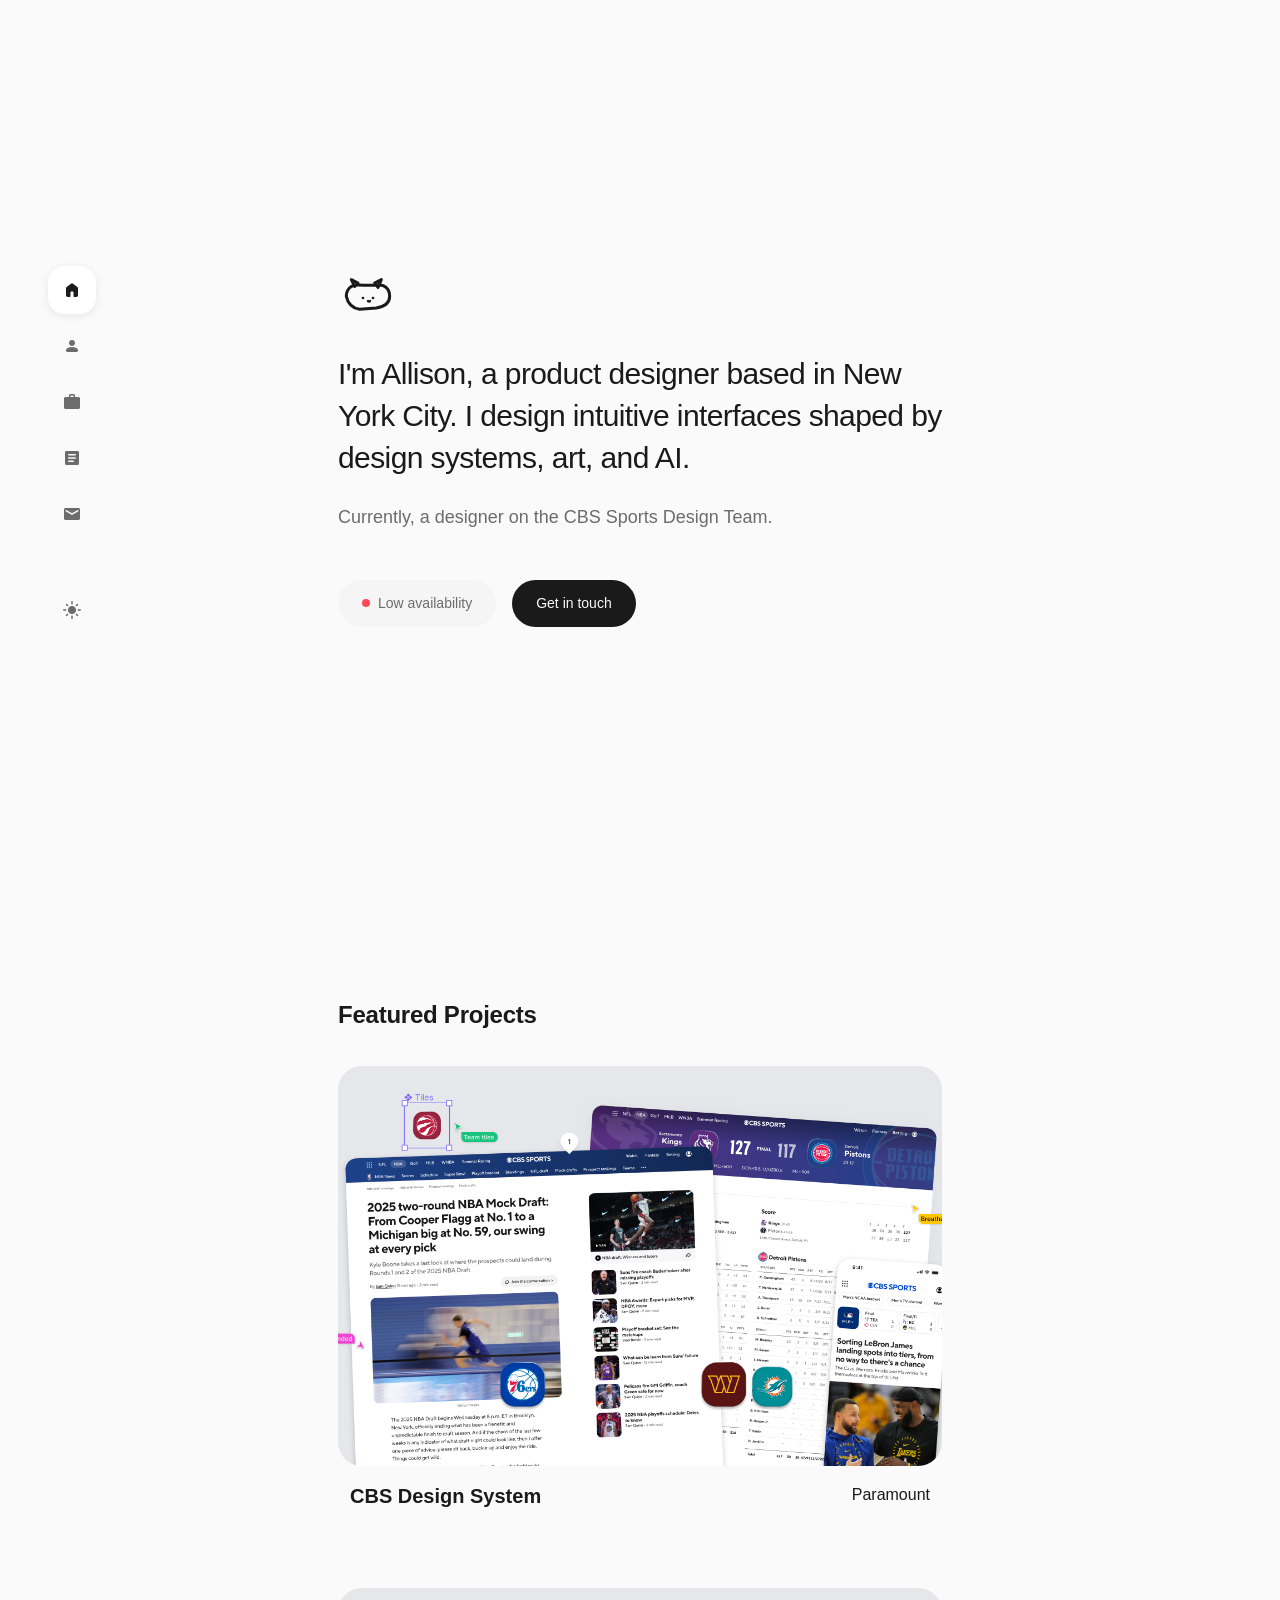
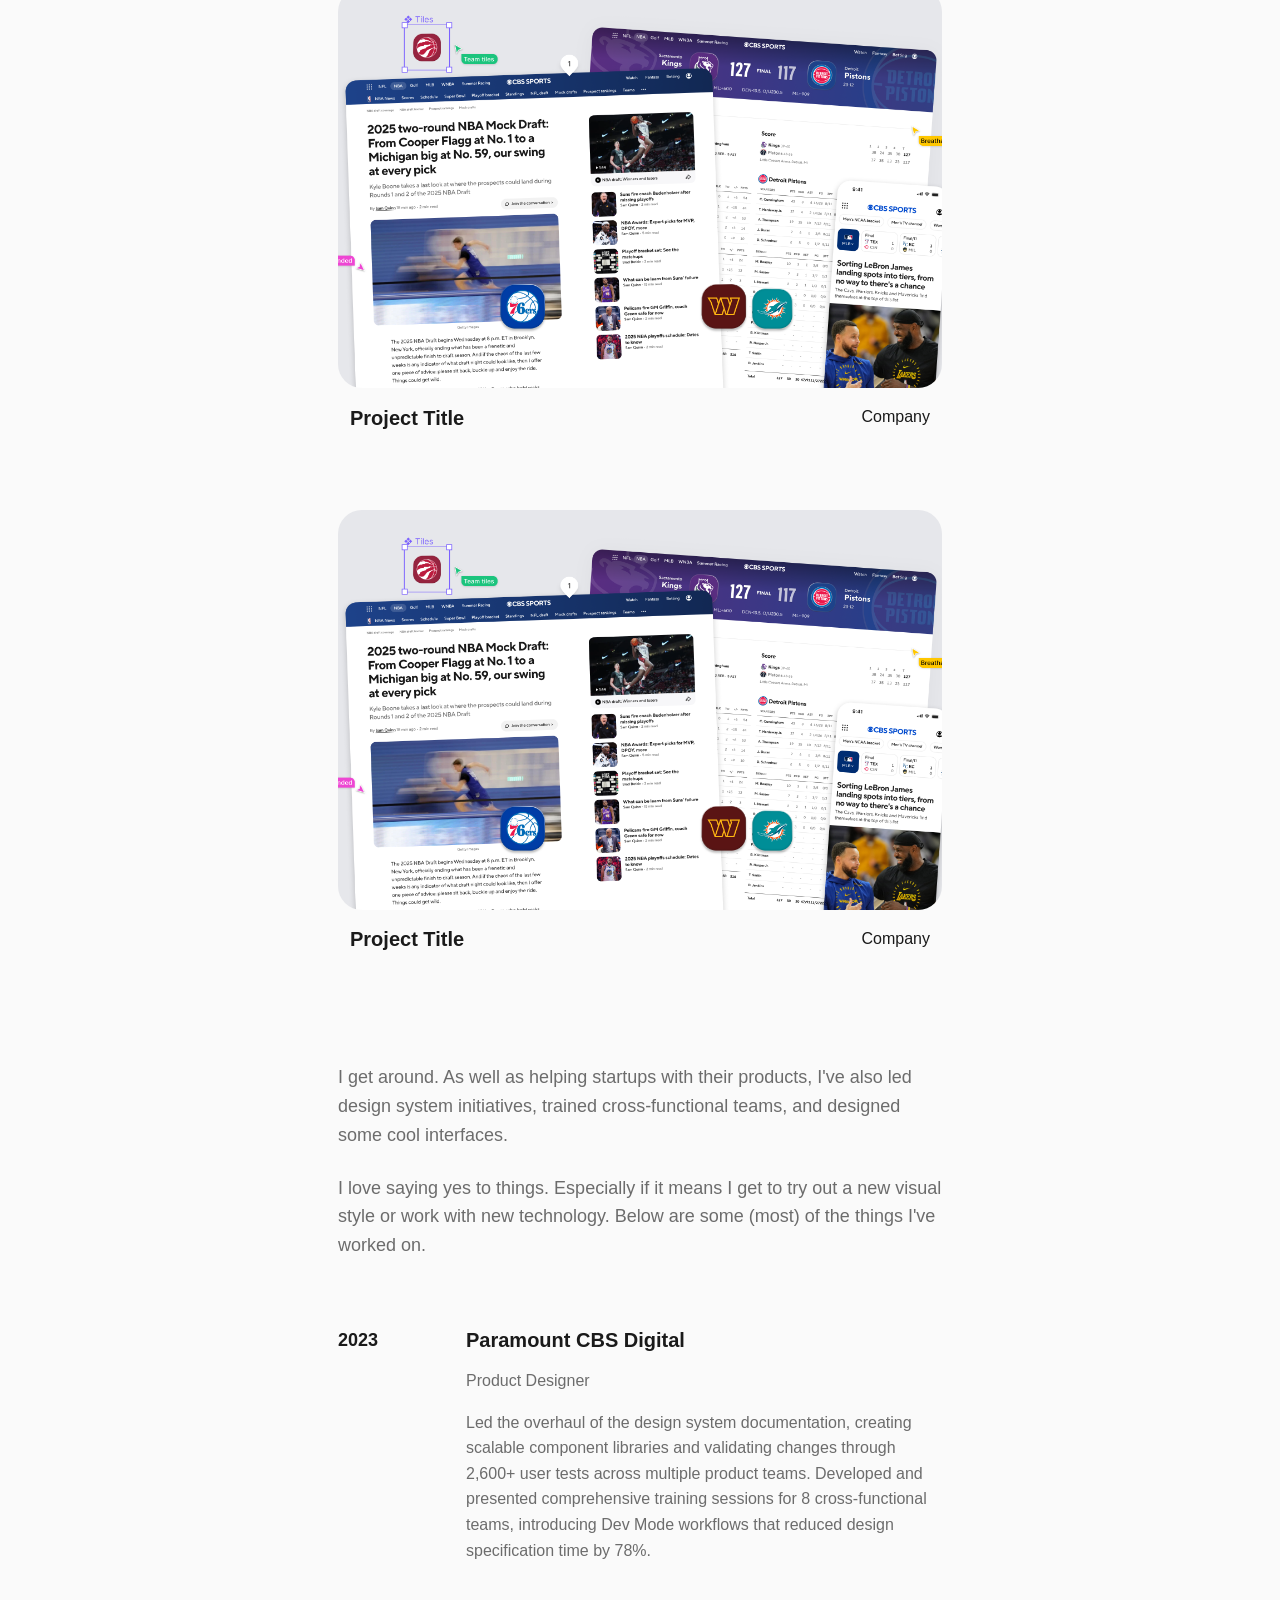
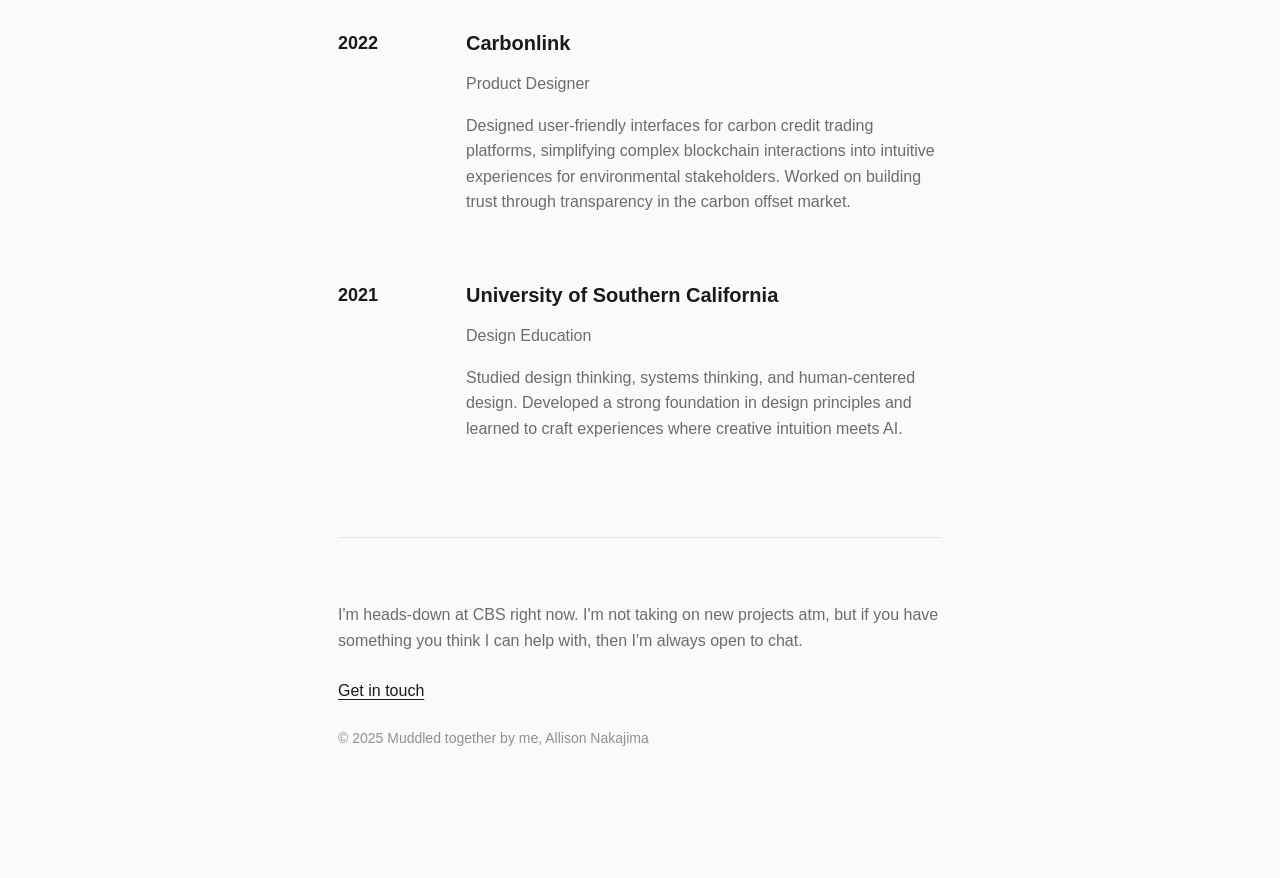
==== commit d8a90b9f: "Update portfolio with improved design system, Material 3 icons, custom cursor, and refined project c" ====
--- a/index.html
+++ b/index.html
@@ -7,7 +7,7 @@
     <meta name="description" content="I'm Allison, a product designer based in New Jersey. I love crafting intuitive interfaces that make people go 'mmm, that's nice.'">
     
     <!-- Theme color for browser UI -->
-    <meta name="theme-color" content="#FFFFFF" media="(prefers-color-scheme: light)">
+    <meta name="theme-color" content="#FAFAFA" media="(prefers-color-scheme: light)">
     <meta name="theme-color" content="#0F0F0F" media="(prefers-color-scheme: dark)">
     
     <!-- Open Graph / Social Media -->
@@ -24,104 +24,61 @@
     <!-- Favicon -->
     <link rel="icon" type="image/svg+xml" href="data:image/svg+xml,<svg xmlns='http://www.w3.org/2000/svg' viewBox='0 0 100 100'><text y='0.9em' font-size='90'>✨</text></svg>">
     
+    <!-- Material Symbols (Material 3 Icons) -->
+    <link rel="stylesheet" href="https://fonts.googleapis.com/css2?family=Material+Symbols+Rounded:opsz,wght,FILL,GRAD@20..48,100..700,0..1,-50..200" />
+    
     <link rel="stylesheet" href="style.css">
 </head>
 <body>
     <!-- Side Navigation -->
-    <nav class="side-nav">
+    <nav class="side-nav" aria-label="Main navigation">
         <div class="side-nav-links">
-            <a href="#home" class="side-nav-item active" data-label="Home">
-                <svg width="24" height="24" viewBox="0 0 24 24" fill="currentColor">
-                    <path d="M10 20v-6h4v6h5v-8h3L12 3 2 12h3v8z"/>
-                </svg>
+            <a href="#home" class="side-nav-item active" aria-label="Home" aria-current="page">
+                <span class="material-symbols-rounded" aria-hidden="true">home</span>
                 <span class="nav-label">Home</span>
             </a>
             
-            <a href="#about" class="side-nav-item" data-label="About">
-                <svg width="24" height="24" viewBox="0 0 24 24" fill="none" stroke="currentColor" stroke-width="2">
-                    <circle cx="12" cy="12" r="3"></circle>
-                    <path d="M12 1v6"></path>
-                    <path d="M12 17v6"></path>
-                    <path d="M4.22 4.22l4.24 4.24"></path>
-                    <path d="M15.54 15.54l4.24 4.24"></path>
-                    <path d="M1 12h6"></path>
-                    <path d="M17 12h6"></path>
-                    <path d="M4.22 19.78l4.24-4.24"></path>
-                    <path d="M15.54 8.46l4.24-4.24"></path>
-                </svg>
+            <a href="#about" class="side-nav-item" aria-label="About">
+                <span class="material-symbols-rounded" aria-hidden="true">person</span>
                 <span class="nav-label">About</span>
             </a>
             
-            <a href="#work" class="side-nav-item" data-label="Work">
-                <svg width="24" height="24" viewBox="0 0 24 24" fill="none" stroke="currentColor" stroke-width="2">
-                    <rect x="2" y="7" width="20" height="14" rx="2" ry="2"></rect>
-                    <path d="M16 21V5a2 2 0 0 0-2-2h-4a2 2 0 0 0-2 2v16"></path>
-                </svg>
+            <a href="#work" class="side-nav-item" aria-label="Work">
+                <span class="material-symbols-rounded" aria-hidden="true">work</span>
                 <span class="nav-label">Work</span>
             </a>
             
-            <a href="#blog" class="side-nav-item" data-label="Blog">
-                <svg width="24" height="24" viewBox="0 0 24 24" fill="none" stroke="currentColor" stroke-width="2">
-                    <path d="M14 2H6a2 2 0 0 0-2 2v16a2 2 0 0 0 2 2h12a2 2 0 0 0 2-2V8z"></path>
-                    <polyline points="14 2 14 8 20 8"></polyline>
-                    <line x1="16" y1="13" x2="8" y2="13"></line>
-                    <line x1="16" y1="17" x2="8" y2="17"></line>
-                    <polyline points="10 9 9 9 8 9"></polyline>
-                </svg>
+            <a href="#blog" class="side-nav-item" aria-label="Blog">
+                <span class="material-symbols-rounded" aria-hidden="true">article</span>
                 <span class="nav-label">Blog</span>
             </a>
             
-            <a href="#contact" class="side-nav-item" data-label="Contact">
-                <svg width="24" height="24" viewBox="0 0 24 24" fill="none" stroke="currentColor" stroke-width="2">
-                    <path d="M22 16.92v3a2 2 0 0 1-2.18 2 19.79 19.79 0 0 1-8.63-3.07 19.5 19.5 0 0 1-6-6 19.79 19.79 0 0 1-3.07-8.67A2 2 0 0 1 4.11 2h3a2 2 0 0 1 2 1.72 12.84 12.84 0 0 0 .7 2.81 2 2 0 0 1-.45 2.11L8.09 9.91a16 16 0 0 0 6 6l1.27-1.27a2 2 0 0 1 2.11-.45 12.84 12.84 0 0 0 2.81.7A2 2 0 0 1 22 16.92z"></path>
-                </svg>
+            <a href="#contact" class="side-nav-item" aria-label="Contact">
+                <span class="material-symbols-rounded" aria-hidden="true">mail</span>
                 <span class="nav-label">Contact</span>
             </a>
         </div>
         
         <div class="side-nav-bottom">
-            <button class="side-nav-item theme-toggle" aria-label="Toggle dark mode" data-label="Theme">
-                <svg class="sun-icon" width="24" height="24" viewBox="0 0 24 24" fill="none" stroke="currentColor" stroke-width="2">
-                    <circle cx="12" cy="12" r="5"></circle>
-                    <line x1="12" y1="1" x2="12" y2="3"></line>
-                    <line x1="12" y1="21" x2="12" y2="23"></line>
-                    <line x1="4.22" y1="4.22" x2="5.64" y2="5.64"></line>
-                    <line x1="18.36" y1="18.36" x2="19.78" y2="19.78"></line>
-                    <line x1="1" y1="12" x2="3" y2="12"></line>
-                    <line x1="21" y1="12" x2="23" y2="12"></line>
-                    <line x1="4.22" y1="19.78" x2="5.64" y2="18.36"></line>
-                    <line x1="18.36" y1="5.64" x2="19.78" y2="4.22"></line>
-                </svg>
-                <svg class="moon-icon" width="24" height="24" viewBox="0 0 24 24" fill="none" stroke="currentColor" stroke-width="2">
-                    <path d="M21 12.79A9 9 0 1 1 11.21 3 7 7 0 0 0 21 12.79z"></path>
-                </svg>
+            <button class="side-nav-item theme-toggle" aria-label="Toggle theme">
+                <span class="material-symbols-rounded sun-icon" aria-hidden="true">light_mode</span>
+                <span class="material-symbols-rounded moon-icon" aria-hidden="true">dark_mode</span>
                 <span class="nav-label">Theme</span>
             </button>
         </div>
     </nav>
 
+    <!-- Main Content -->
     <div class="container">
         <!-- Hero Section -->
-        <section class="hero">
-            <div class="hero-logo">
-                <svg xmlns="http://www.w3.org/2000/svg" viewBox="0 0 360 360" width="60" height="60" aria-hidden="true">
-                    <!-- hand-drawn style cat head -->
-                    <path d="M50 140 
-                             C50 95, 80 70, 120 72
-                             C160 74, 200 76, 240 72
-                             C280 68, 310 96, 310 140
-                             C310 170, 290 200, 230 210
-                             L130 218
-                             C90 212, 60 186, 50 140 Z"
-                          fill="none" stroke="currentColor" stroke-width="18" stroke-linecap="round" stroke-linejoin="round"/>
-                    <!-- left ear -->
+        <section class="hero" id="home">
+            <div class="hero-logo" aria-hidden="true">
+                <svg xmlns="http://www.w3.org/2000/svg" viewBox="0 0 360 360" width="60" height="60">
+                    <path d="M50 140 C50 95, 80 70, 120 72 C160 74, 200 76, 240 72 C280 68, 310 96, 310 140 C310 170, 290 200, 230 210 L130 218 C90 212, 60 186, 50 140 Z" fill="none" stroke="currentColor" stroke-width="18" stroke-linecap="round" stroke-linejoin="round"/>
                     <path d="M100 80 L80 40 L120 60 Z" fill="none" stroke="currentColor" stroke-width="18" stroke-linecap="round" stroke-linejoin="round"/>
-                    <!-- right ear -->
                     <path d="M220 60 L260 40 L240 86 Z" fill="none" stroke="currentColor" stroke-width="18" stroke-linecap="round" stroke-linejoin="round"/>
-                    <!-- eyes -->
                     <circle cx="150" cy="150" r="8" fill="currentColor"/>
                     <circle cx="210" cy="150" r="8" fill="currentColor"/>
-                    <!-- tiny nose / mouth -->
                     <path d="M180 168 q6 8 12 0" fill="none" stroke="currentColor" stroke-width="14" stroke-linecap="round" stroke-linejoin="round"/>
                 </svg>
             </div>
@@ -134,8 +91,8 @@
             <p class="hero-subtext">Currently, a designer on the CBS Sports Design Team.</p>
             
             <div class="hero-actions">
-                <span class="availability-badge">
-                    <span class="status-dot"></span>
+                <span class="availability-badge" role="status">
+                    <span class="status-dot" aria-hidden="true"></span>
                     Low availability
                 </span>
                 <a href="mailto:nakajima.allison@gmail.com" class="cta-button">Get in touch</a>
@@ -143,75 +100,105 @@
         </section>
 
         <!-- Featured Projects -->
-        <section class="featured-projects">
+        <section class="featured-projects" id="work">
             <h2 class="section-title">Featured Projects</h2>
             
             <div class="projects-grid">
-                <article class="project-card project-card-cbs">
+                <article class="project-card project-card-cbs project-card-external-info" data-project="CBS" data-cursor-color="#0B5EF5">
                     <div class="project-content">
-                        <img src="CBScasestudythumbnail.png" alt="CBS Design System" class="project-visual" loading="lazy">
+                        <img src="CBScasestudythumbnail.png" alt="CBS Design System case study thumbnail" class="project-visual" loading="lazy">
+                    </div>
+                    <div class="project-info">
+                        <div class="project-info-left">
+                            <h3 class="project-title">CBS Design System</h3>
+                        </div>
+                        <div class="project-info-right">
+                            <p class="project-company">Paramount</p>
+                        </div>
                     </div>
                 </article>
                 
-                <article class="project-card project-card-figma">
+                <article class="project-card project-card-figma project-card-external-info" data-project="View Project" data-cursor-color="#FF4757">
                     <div class="project-content">
-                        <img src="CBScasestudythumbnail.png" alt="Figma Dev Mode Training" class="project-visual" loading="lazy">
+                        <img src="CBScasestudythumbnail.png" alt="Figma Dev Mode Training case study thumbnail" class="project-visual" loading="lazy">
+                    </div>
+                    <div class="project-info">
+                        <div class="project-info-left">
+                            <h3 class="project-title">Project Title</h3>
+                        </div>
+                        <div class="project-info-right">
+                            <p class="project-company">Company</p>
+                        </div>
                     </div>
                 </article>
                 
-                <article class="project-card project-card-blockchain">
+                <article class="project-card project-card-blockchain project-card-external-info" data-project="View Project" data-cursor-color="#FF4757">
                     <div class="project-content">
-                        <img src="CBScasestudythumbnail.png" alt="Carbon Trading Platform" class="project-visual" loading="lazy">
+                        <img src="CBScasestudythumbnail.png" alt="Carbon Trading Platform case study thumbnail" class="project-visual" loading="lazy">
+                    </div>
+                    <div class="project-info">
+                        <div class="project-info-left">
+                            <h3 class="project-title">Project Title</h3>
+                        </div>
+                        <div class="project-info-right">
+                            <p class="project-company">Company</p>
+                        </div>
                     </div>
                 </article>
             </div>
         </section>
 
-        <!-- Divider -->
-        <div class="section-divider">
+        <!-- Section Divider -->
+        <div class="section-divider" id="about">
             <p class="divider-text">I get around. As well as helping startups with their products, I've also led design system initiatives, trained cross-functional teams, and designed some cool interfaces.</p>
             
             <p class="divider-text">I love saying yes to things. Especially if it means I get to try out a new visual style or work with new technology. Below are some (most) of the things I've worked on.</p>
         </div>
 
-        <!-- Timeline/Resume -->
+        <!-- Timeline -->
         <section class="timeline">
-            <div class="timeline-item">
+            <article class="timeline-item">
                 <div class="timeline-year">2023</div>
                 <div class="timeline-content">
                     <h3 class="timeline-company">Paramount CBS Digital</h3>
                     <p class="timeline-role">Product Designer</p>
                     <p class="timeline-description">Led the overhaul of the design system documentation, creating scalable component libraries and validating changes through 2,600+ user tests across multiple product teams. Developed and presented comprehensive training sessions for 8 cross-functional teams, introducing Dev Mode workflows that reduced design specification time by 78%.</p>
                 </div>
-            </div>
-            
-            <div class="timeline-item">
+            </article>
+            
+            <article class="timeline-item">
                 <div class="timeline-year">2022</div>
                 <div class="timeline-content">
                     <h3 class="timeline-company">Carbonlink</h3>
                     <p class="timeline-role">Product Designer</p>
                     <p class="timeline-description">Designed user-friendly interfaces for carbon credit trading platforms, simplifying complex blockchain interactions into intuitive experiences for environmental stakeholders. Worked on building trust through transparency in the carbon offset market.</p>
                 </div>
-            </div>
-            
-            <div class="timeline-item">
+            </article>
+            
+            <article class="timeline-item">
                 <div class="timeline-year">2021</div>
                 <div class="timeline-content">
                     <h3 class="timeline-company">University of Southern California</h3>
                     <p class="timeline-role">Design Education</p>
                     <p class="timeline-description">Studied design thinking, systems thinking, and human-centered design. Developed a strong foundation in design principles and learned to craft experiences where creative intuition meets AI.</p>
                 </div>
-            </div>
+            </article>
         </section>
 
         <!-- Footer -->
-        <footer class="footer">
+        <footer class="footer" id="contact">
             <p class="footer-text">I'm heads-down at CBS right now. I'm not taking on new projects atm, but if you have something you think I can help with, then I'm always open to chat.</p>
             <a href="mailto:nakajima.allison@gmail.com" class="footer-link">Get in touch</a>
             <p class="footer-copyright">© 2025 Muddled together by me, Allison Nakajima</p>
         </footer>
     </div>
 
+    <!-- Custom Cursor -->
+    <div class="custom-cursor" id="customCursor">
+        <span class="custom-cursor-text">View Project</span>
+        <span class="custom-cursor-arrow">→</span>
+    </div>
+
     <script src="script.js"></script>
 </body>
 </html>
--- a/style.css
+++ b/style.css
@@ -1,4 +1,6 @@
-/* Sam Willis-inspired Portfolio with Side Nav */
+/* ==========================================================================
+   DESIGN SYSTEM & VARIABLES
+   ========================================================================== */
 
 * {
     margin: 0;
@@ -7,13 +9,47 @@
 }
 
 :root {
-    /* Light theme colors */
+    /* === Spacing Scale (8px base) === */
+    --space-2xs: 4px;
+    --space-xs: 8px;
+    --space-sm: 12px;
+    --space-md: 16px;
+    --space-lg: 24px;
+    --space-xl: 32px;
+    --space-2xl: 48px;
+    --space-3xl: 64px;
+    --space-4xl: 96px;
+    --space-5xl: 128px;
+    
+    /* === Typography Scale (1.2x ratio with adjustments) === */
+    --font-xs: 12px;
+    --font-sm: 14px;
+    --font-base: 16px;
+    --font-md: 18px;
+    --font-lg: 20px;
+    --font-xl: 24px;
+    --font-2xl: 30px;
+    --font-3xl: 36px;
+    --font-4xl: 48px;
+    
+    /* === Border Radius === */
+    --radius-sm: 8px;
+    --radius-md: 16px;
+    --radius-lg: 24px;
+    --radius-full: 100px;
+    
+    /* === Transitions === */
+    --transition-fast: 0.15s ease;
+    --transition-base: 0.2s ease;
+    --transition-slow: 0.3s ease;
+    
+    /* === Light Theme Colors === */
     --text-primary: #1A1A1A;
     --text-secondary: #6C6C6C;
     --text-tertiary: #909090;
-    --bg-primary: #FFFFFF;
+    --bg-primary: #FAFAFA;
     --bg-secondary: #F5F5F5;
-    --bg-tertiary: #FAFAFA;
+    --bg-tertiary: #FFFFFF;
     --border: #E6E6E6;
     --accent: #FF4757;
     --nav-bg: #F5F5F5;
@@ -22,7 +58,7 @@
 }
 
 [data-theme="dark"] {
-    /* Dark theme colors */
+    /* === Dark Theme Colors === */
     --text-primary: #E8E8E8;
     --text-secondary: #AFAFAF;
     --text-tertiary: #8C8C8C;
@@ -36,35 +72,46 @@
     --nav-item-active: rgba(255, 255, 255, 0.1);
 }
 
+/* ==========================================================================
+   BASE STYLES
+   ========================================================================== */
+
+html {
+    scroll-behavior: smooth;
+}
+
 body {
     font-family: -apple-system, BlinkMacSystemFont, "Segoe UI", Roboto, "Helvetica Neue", Arial, sans-serif;
     background: var(--bg-primary);
     color: var(--text-primary);
     line-height: 1.6;
+    font-size: var(--font-base);
     -webkit-font-smoothing: antialiased;
     -moz-osx-font-smoothing: grayscale;
-    transition: background-color 0.3s ease, color 0.3s ease;
-}
-
-/* Side Navigation */
+    transition: background-color var(--transition-slow), color var(--transition-slow);
+}
+
+/* ==========================================================================
+   SIDE NAVIGATION
+   ========================================================================== */
+
 .side-nav {
     position: fixed;
-    left: 32px;
+    left: var(--space-2xl);
     top: 50%;
     transform: translateY(-50%);
     z-index: 1000;
-    background: var(--nav-bg);
-    border-radius: 100px;
-    padding: 16px 12px;
-    display: flex;
-    flex-direction: column;
-    gap: 40px;
+    background: transparent;
+    padding: 0;
+    display: flex;
+    flex-direction: column;
+    gap: var(--space-2xl);
 }
 
 .side-nav-links {
     display: flex;
     flex-direction: column;
-    gap: 8px;
+    gap: var(--space-xs);
 }
 
 .side-nav-bottom {
@@ -79,12 +126,12 @@
     justify-content: center;
     width: 48px;
     height: 48px;
-    border-radius: 16px;
+    border-radius: var(--radius-md);
     color: var(--text-secondary);
     background: transparent;
     border: none;
     cursor: pointer;
-    transition: all 0.2s ease;
+    transition: all var(--transition-base);
     text-decoration: none;
 }
 
@@ -103,29 +150,30 @@
     box-shadow: 0 2px 8px rgba(0, 0, 0, 0.4);
 }
 
-.side-nav-item svg {
+/* Material Icons styling */
+.side-nav-item .material-symbols-rounded {
     position: relative;
     z-index: 2;
-    stroke-linecap: round;
-    stroke-linejoin: round;
-}
-
-/* Nav Labels - appear on hover */
+    font-size: var(--font-lg);
+    font-variation-settings: 'FILL' 1, 'wght' 400, 'GRAD' 0, 'opsz' 20;
+}
+
+/* Nav hover labels */
 .nav-label {
     position: absolute;
     left: 100%;
-    margin-left: 16px;
+    margin-left: var(--space-md);
     white-space: nowrap;
     background: var(--text-primary);
     color: var(--bg-primary);
-    padding: 8px 16px;
-    border-radius: 8px;
-    font-size: 14px;
+    padding: var(--space-xs) var(--space-md);
+    border-radius: var(--radius-sm);
+    font-size: var(--font-sm);
     font-weight: 500;
     opacity: 0;
     pointer-events: none;
     transform: translateX(-8px);
-    transition: all 0.2s ease;
+    transition: all var(--transition-base);
     box-shadow: 0 4px 12px rgba(0, 0, 0, 0.15);
 }
 
@@ -135,44 +183,50 @@
 }
 
 /* Theme toggle icons */
-.side-nav-item .sun-icon,
-.side-nav-item .moon-icon {
+.theme-toggle .sun-icon,
+.theme-toggle .moon-icon {
     position: absolute;
     top: 50%;
     left: 50%;
     transform: translate(-50%, -50%);
 }
 
-.side-nav-item .sun-icon {
+.theme-toggle .sun-icon {
     display: block;
 }
 
-.side-nav-item .moon-icon {
+.theme-toggle .moon-icon {
     display: none;
 }
 
-[data-theme="dark"] .side-nav-item .sun-icon {
+[data-theme="dark"] .theme-toggle .sun-icon {
     display: none;
 }
 
-[data-theme="dark"] .side-nav-item .moon-icon {
+[data-theme="dark"] .theme-toggle .moon-icon {
     display: block;
 }
 
-/* Container - Narrow centered column */
+/* ==========================================================================
+   LAYOUT
+   ========================================================================== */
+
 .container {
     max-width: 700px;
     margin: 0 auto;
-    padding: 0 32px 120px;
-}
-
-/* Hero Section */
+    padding: 0 var(--space-2xl) var(--space-5xl);
+}
+
+/* ==========================================================================
+   HERO SECTION
+   ========================================================================== */
+
 .hero {
     min-height: 100vh;
     display: flex;
     flex-direction: column;
     justify-content: center;
-    margin-bottom: 100px;
+    margin-bottom: var(--space-4xl);
 }
 
 .hero-logo {
@@ -184,14 +238,15 @@
     display: block;
 }
 
+/* Interactive text reveal */
 .hero-text-container {
     position: relative;
     cursor: none;
-    margin-bottom: 24px;
+    margin-bottom: var(--space-lg);
 }
 
 .hero-text {
-    font-size: 32px;
+    font-size: var(--font-2xl);
     line-height: 1.4;
     font-weight: 400;
     letter-spacing: -0.02em;
@@ -214,7 +269,7 @@
     clip-path: circle(70px at var(--cursor-x, -200px) var(--cursor-y, -200px));
     z-index: 2;
     opacity: 0;
-    transition: opacity 0.15s ease-out;
+    transition: opacity var(--transition-fast);
     pointer-events: none;
 }
 
@@ -235,7 +290,7 @@
     z-index: -1;
     pointer-events: none;
     opacity: 0;
-    transition: opacity 0.15s ease-out;
+    transition: opacity var(--transition-fast);
 }
 
 .hero-text-container:hover .hero-text-hidden::before {
@@ -243,27 +298,27 @@
 }
 
 .hero-subtext {
-    font-size: 18px;
+    font-size: var(--font-md);
     line-height: 1.6;
     color: var(--text-secondary);
-    margin-bottom: 40px;
+    margin-bottom: var(--space-2xl);
 }
 
 .hero-actions {
     display: flex;
     align-items: center;
-    gap: 16px;
+    gap: var(--space-md);
     flex-wrap: wrap;
 }
 
 .availability-badge {
     display: inline-flex;
     align-items: center;
-    gap: 8px;
-    padding: 12px 20px;
+    gap: var(--space-xs);
+    padding: var(--space-sm) var(--space-lg);
     background: var(--bg-secondary);
-    border-radius: 100px;
-    font-size: 15px;
+    border-radius: var(--radius-full);
+    font-size: var(--font-sm);
     color: var(--text-secondary);
 }
 
@@ -287,14 +342,14 @@
 .cta-button {
     display: inline-flex;
     align-items: center;
-    padding: 12px 24px;
+    padding: var(--space-sm) var(--space-lg);
     background: var(--text-primary);
     color: var(--bg-primary);
-    border-radius: 100px;
-    font-size: 15px;
+    border-radius: var(--radius-full);
+    font-size: var(--font-sm);
     font-weight: 500;
     text-decoration: none;
-    transition: transform 0.2s ease, opacity 0.2s ease;
+    transition: transform var(--transition-base), opacity var(--transition-base);
 }
 
 .cta-button:hover {
@@ -302,35 +357,71 @@
     opacity: 0.9;
 }
 
-/* Featured Projects */
+/* ==========================================================================
+   FEATURED PROJECTS
+   ========================================================================== */
+
 .featured-projects {
-    margin-bottom: 100px;
+    margin-bottom: var(--space-4xl);
+}
+
+/* Custom cursor for project cards */
+.custom-cursor {
+    position: fixed;
+    display: flex;
+    align-items: center;
+    gap: var(--space-xs);
+    padding: var(--space-sm) var(--space-md);
+    background: var(--accent);
+    color: white;
+    border: 1px solid rgba(255, 255, 255, 0.3);
+    border-radius: var(--radius-full);
+    font-size: var(--font-base);
+    font-weight: 500;
+    pointer-events: none;
+    opacity: 0;
+    transform: translate(-50%, -50%) scaleX(0.5);
+    transition: opacity var(--transition-slow), transform var(--transition-slow);
+    z-index: 9999;
+    white-space: nowrap;
+    box-shadow: 0 4px 16px rgba(0, 0, 0, 0.2);
+}
+
+.custom-cursor.active {
+    opacity: 1;
+    transform: translate(-50%, -50%) scaleX(1);
+}
+
+.custom-cursor-arrow {
+    font-size: var(--font-md);
+    line-height: 1;
 }
 
 .section-title {
-    font-size: 24px;
+    font-size: var(--font-xl);
     font-weight: 600;
     color: var(--text-primary);
-    margin-bottom: 32px;
+    margin-bottom: var(--space-xl);
     letter-spacing: -0.01em;
 }
 
 .projects-grid {
     display: grid;
     grid-template-columns: 1fr;
-    gap: 24px;
+    gap: var(--space-3xl);
 }
 
 .project-card {
     position: relative;
-    border-radius: 24px;
+    border-radius: var(--radius-lg);
     overflow: hidden;
     min-height: 400px;
-    transition: transform 0.3s ease;
+    transition: transform var(--transition-slow);
+    cursor: none;
 }
 
 .project-card:hover {
-    transform: translateY(-4px);
+    transform: scale(1.02);
 }
 
 .project-content {
@@ -339,9 +430,6 @@
     display: flex;
     align-items: center;
     justify-content: center;
-}
-
-.project-content {
     padding: 0;
 }
 
@@ -355,9 +443,97 @@
     display: block;
 }
 
-/* Individual project card styles */
+/* Project info overlay */
+.project-info {
+    position: absolute;
+    bottom: 0;
+    left: 0;
+    right: 0;
+    display: flex;
+    justify-content: space-between;
+    align-items: flex-end;
+    padding: var(--space-xl);
+    background: #0F1764;
+    color: white;
+    z-index: 1;
+}
+
+.project-info-left {
+    display: flex;
+    flex-direction: column;
+    gap: var(--space-2xs);
+}
+
+.project-info-right {
+    display: flex;
+    flex-direction: column;
+    gap: var(--space-2xs);
+    text-align: right;
+}
+
+.project-title {
+    font-size: var(--font-lg);
+    font-weight: 600;
+    line-height: 1.2;
+    margin: 0;
+}
+
+.project-meta {
+    font-size: var(--font-sm);
+    font-weight: 400;
+    opacity: 0.9;
+    margin: 0;
+}
+
+.project-company {
+    font-size: var(--font-base);
+    font-weight: 500;
+    margin: 0;
+}
+
+.project-year {
+    font-size: var(--font-sm);
+    font-weight: 400;
+    opacity: 0.9;
+    margin: 0;
+}
+
+/* External info variant - text below image */
+.project-card-external-info {
+    overflow: visible;
+    min-height: auto;
+    display: flex;
+    flex-direction: column;
+    background: transparent !important;
+}
+
+.project-card-external-info .project-content {
+    position: relative;
+    border-radius: var(--radius-lg);
+    overflow: hidden;
+    min-height: 400px;
+}
+
+.project-card-external-info .project-visual {
+    position: relative;
+}
+
+.project-card-external-info .project-info {
+    position: static;
+    background: transparent;
+    color: var(--text-primary);
+    padding: var(--space-md) var(--space-sm);
+}
+
+.project-card-external-info .project-meta,
+.project-card-external-info .project-year {
+    opacity: 1;
+    color: var(--text-secondary);
+}
+
+/* Individual project backgrounds */
 .project-card-cbs {
-    background: #1A1A1A;
+    background: #0B5EF5;
 }
 
 .project-card-figma {
@@ -368,9 +544,10 @@
     background: linear-gradient(135deg, #10B981 0%, #059669 100%);
 }
 
+/* Placeholder styles (if needed) */
 .project-placeholder {
     text-align: center;
-    color: white;
+    color: var(--bg-tertiary);
 }
 
 .project-placeholder h3 {
@@ -380,42 +557,48 @@
 }
 
 .project-placeholder p {
-    font-size: 16px;
+    font-size: var(--font-base);
     opacity: 0.9;
 }
 
-/* Section Divider */
+/* ==========================================================================
+   SECTION DIVIDER
+   ========================================================================== */
+
 .section-divider {
-    margin-bottom: 80px;
+    margin-bottom: var(--space-3xl);
 }
 
 .divider-text {
-    font-size: 18px;
+    font-size: var(--font-md);
     line-height: 1.6;
     color: var(--text-secondary);
-    margin-bottom: 24px;
+    margin-bottom: var(--space-lg);
 }
 
 .divider-text:last-child {
     margin-bottom: 0;
 }
 
-/* Timeline */
+/* ==========================================================================
+   TIMELINE
+   ========================================================================== */
+
 .timeline {
     display: flex;
     flex-direction: column;
-    gap: 80px;
-    margin-bottom: 100px;
+    gap: var(--space-3xl);
+    margin-bottom: var(--space-4xl);
 }
 
 .timeline-item {
     display: grid;
     grid-template-columns: 80px 1fr;
-    gap: 40px;
+    gap: var(--space-2xl);
 }
 
 .timeline-year {
-    font-size: 18px;
+    font-size: var(--font-md);
     font-weight: 600;
     color: var(--text-primary);
     padding-top: 2px;
@@ -424,51 +607,54 @@
 .timeline-content {
     display: flex;
     flex-direction: column;
-    gap: 8px;
+    gap: var(--space-xs);
 }
 
 .timeline-company {
-    font-size: 20px;
+    font-size: var(--font-lg);
     font-weight: 600;
     color: var(--text-primary);
-    margin-bottom: 4px;
+    margin-bottom: var(--space-2xs);
 }
 
 .timeline-role {
-    font-size: 16px;
+    font-size: var(--font-base);
     font-weight: 500;
     color: var(--text-secondary);
 }
 
 .timeline-description {
-    font-size: 16px;
+    font-size: var(--font-base);
     line-height: 1.6;
     color: var(--text-secondary);
-    margin-top: 8px;
-}
-
-/* Footer */
+    margin-top: var(--space-xs);
+}
+
+/* ==========================================================================
+   FOOTER
+   ========================================================================== */
+
 .footer {
-    padding-top: 60px;
+    padding-top: var(--space-3xl);
     border-top: 1px solid var(--border);
     display: flex;
     flex-direction: column;
-    gap: 24px;
+    gap: var(--space-lg);
 }
 
 .footer-text {
-    font-size: 16px;
+    font-size: var(--font-base);
     line-height: 1.6;
     color: var(--text-secondary);
 }
 
 .footer-link {
-    font-size: 16px;
+    font-size: var(--font-base);
     font-weight: 500;
     color: var(--text-primary);
     text-decoration: underline;
     text-underline-offset: 3px;
-    transition: opacity 0.2s ease;
+    transition: opacity var(--transition-base);
 }
 
 .footer-link:hover {
@@ -476,127 +662,124 @@
 }
 
 .footer-copyright {
-    font-size: 14px;
+    font-size: var(--font-sm);
     color: var(--text-tertiary);
 }
 
-/* Responsive - Tablet */
-@media (max-width: 1024px) {
-    .side-nav {
-        left: 20px;
-    }
-}
-
-/* Responsive - Mobile */
-@media (max-width: 768px) {
-    /* Hide side nav on mobile */
-    .side-nav {
-        display: none;
-    }
-    
-    .container {
-        padding: 0 24px 80px;
-    }
-    
-    .hero {
-        min-height: auto; /* Remove full height on mobile */
-        margin-bottom: 60px;
-    }
-    
-    .hero-text {
-        font-size: 24px;
-    }
-    
-    .hero-subtext {
-        font-size: 16px;
-        margin-bottom: 32px;
-    }
-    
-    .section-title {
-        font-size: 32px;
-        margin-bottom: 32px;
-    }
-    
-    .projects-grid {
-        grid-template-columns: 1fr;
-        gap: 20px;
-    }
-    
-    .project-card {
-        min-height: 300px;
-    }
-    
-    .project-card-cbs {
-        grid-column: span 1;
-    }
-    
-    .project-content {
-        padding: 32px;
-    }
-    
-    .project-placeholder h3 {
-        font-size: 22px;
-    }
-    
-    .project-placeholder p {
-        font-size: 14px;
-    }
-    
-    .featured-projects {
-        margin-bottom: 60px;
-    }
-    
-    .section-divider {
-        margin-bottom: 60px;
-    }
-    
-    .divider-text {
-        font-size: 16px;
-    }
-    
-    .timeline {
-        gap: 60px;
-        margin-bottom: 60px;
-    }
-    
-    .timeline-item {
-        grid-template-columns: 1fr;
-        gap: 16px;
-    }
-    
-    .timeline-year {
-        font-size: 16px;
-    }
-    
-    .timeline-company {
-        font-size: 18px;
-    }
-    
-    .timeline-role,
-    .timeline-description {
-        font-size: 15px;
-    }
-}
-
-/* Smooth scrolling */
-html {
-    scroll-behavior: smooth;
-}
-
-/* Selection */
+/* ==========================================================================
+   ACCESSIBILITY
+   ========================================================================== */
+
 ::selection {
     background: rgba(255, 71, 87, 0.15);
     color: var(--text-primary);
 }
 
-/* Focus styles for accessibility */
 a:focus-visible,
 button:focus-visible {
     outline: 2px solid var(--accent);
     outline-offset: 4px;
 }
 
-/* Reduced motion support */
+/* ==========================================================================
+   RESPONSIVE - TABLET
+   ========================================================================== */
+
+@media (max-width: 1024px) {
+    .side-nav {
+        left: var(--space-lg);
+    }
+}
+
+/* ==========================================================================
+   RESPONSIVE - MOBILE
+   ========================================================================== */
+
+@media (max-width: 768px) {
+    .side-nav {
+        display: none;
+    }
+    
+    .container {
+        padding: 0 var(--space-lg) var(--space-4xl);
+    }
+    
+    .hero {
+        min-height: auto;
+        margin-bottom: var(--space-3xl);
+    }
+    
+    .hero-text {
+        font-size: var(--font-2xl);
+    }
+    
+    .hero-subtext {
+        font-size: var(--font-base);
+        margin-bottom: var(--space-xl);
+    }
+    
+    .section-title {
+        font-size: var(--font-xl);
+        margin-bottom: var(--space-lg);
+    }
+    
+    .projects-grid {
+        gap: var(--space-lg);
+    }
+    
+    .project-card {
+        min-height: 300px;
+    }
+    
+    .project-content {
+        padding: var(--space-xl);
+    }
+    
+    .project-placeholder h3 {
+        font-size: var(--font-xl);
+    }
+    
+    .project-placeholder p {
+        font-size: var(--font-sm);
+    }
+    
+    .featured-projects,
+    .section-divider,
+    .timeline {
+        margin-bottom: var(--space-3xl);
+    }
+    
+    .divider-text {
+        font-size: var(--font-base);
+    }
+    
+    .timeline {
+        gap: var(--space-3xl);
+    }
+    
+    .timeline-item {
+        grid-template-columns: 1fr;
+        gap: var(--space-md);
+    }
+    
+    .timeline-year {
+        font-size: var(--font-base);
+    }
+    
+    .timeline-company {
+        font-size: var(--font-md);
+    }
+    
+    .timeline-role,
+    .timeline-description {
+        font-size: var(--font-sm);
+    }
+}
+
+/* ==========================================================================
+   REDUCED MOTION
+   ========================================================================== */
+
 @media (prefers-reduced-motion: reduce) {
     *,
     *::before,
@@ -606,3 +789,4 @@
         transition-duration: 0.01ms !important;
     }
 }
+
